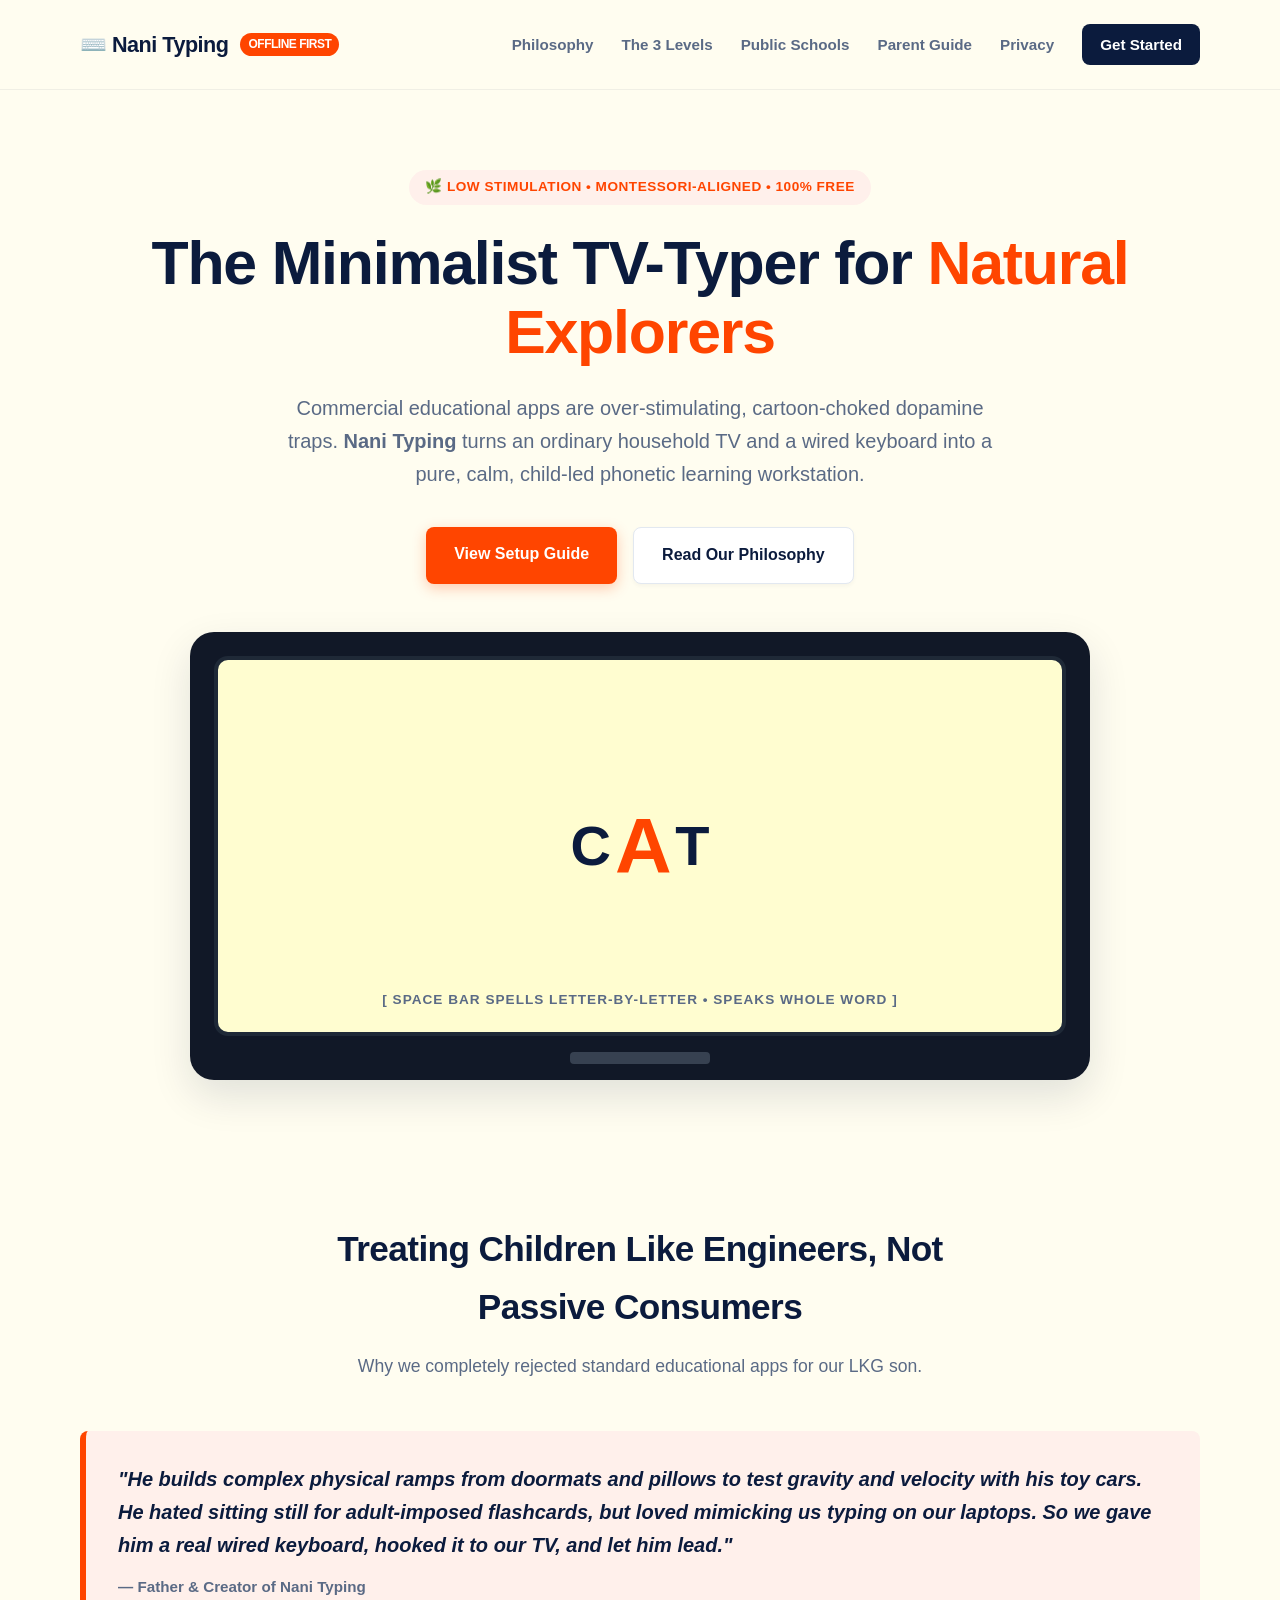
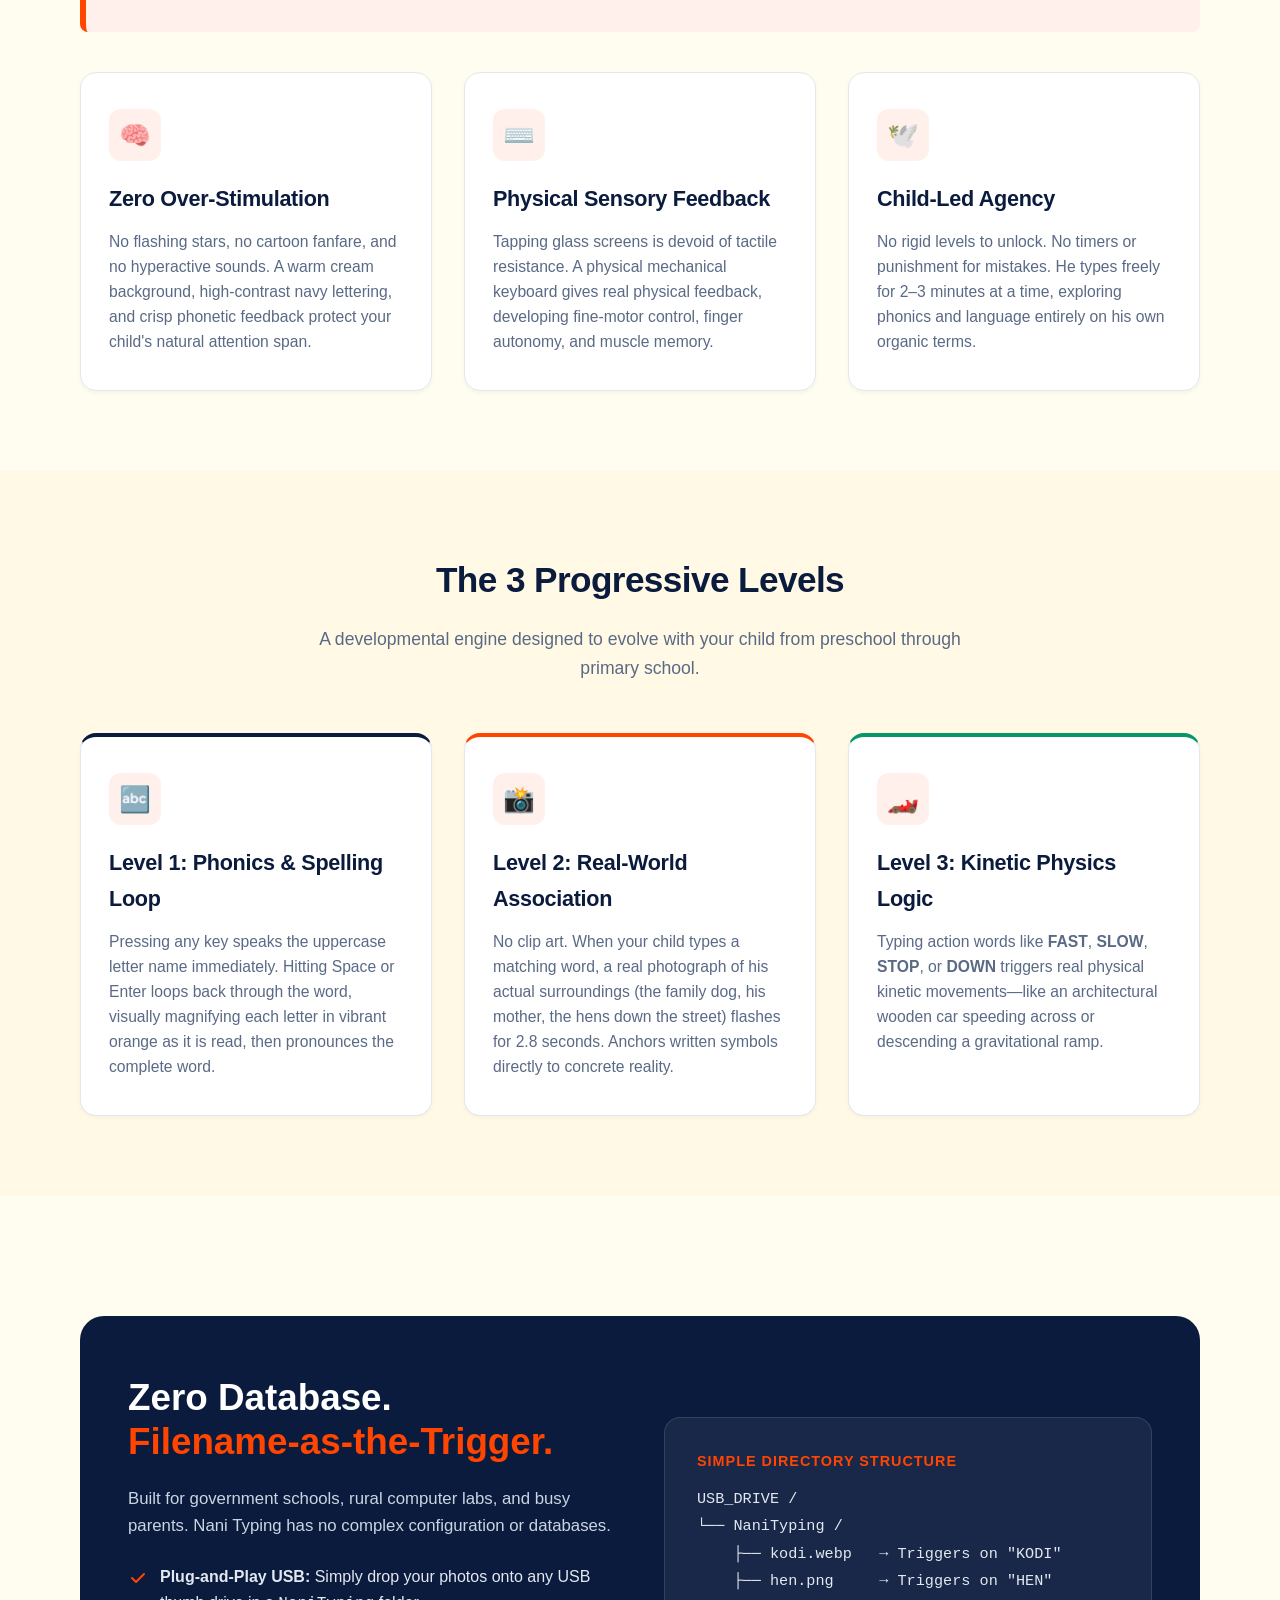
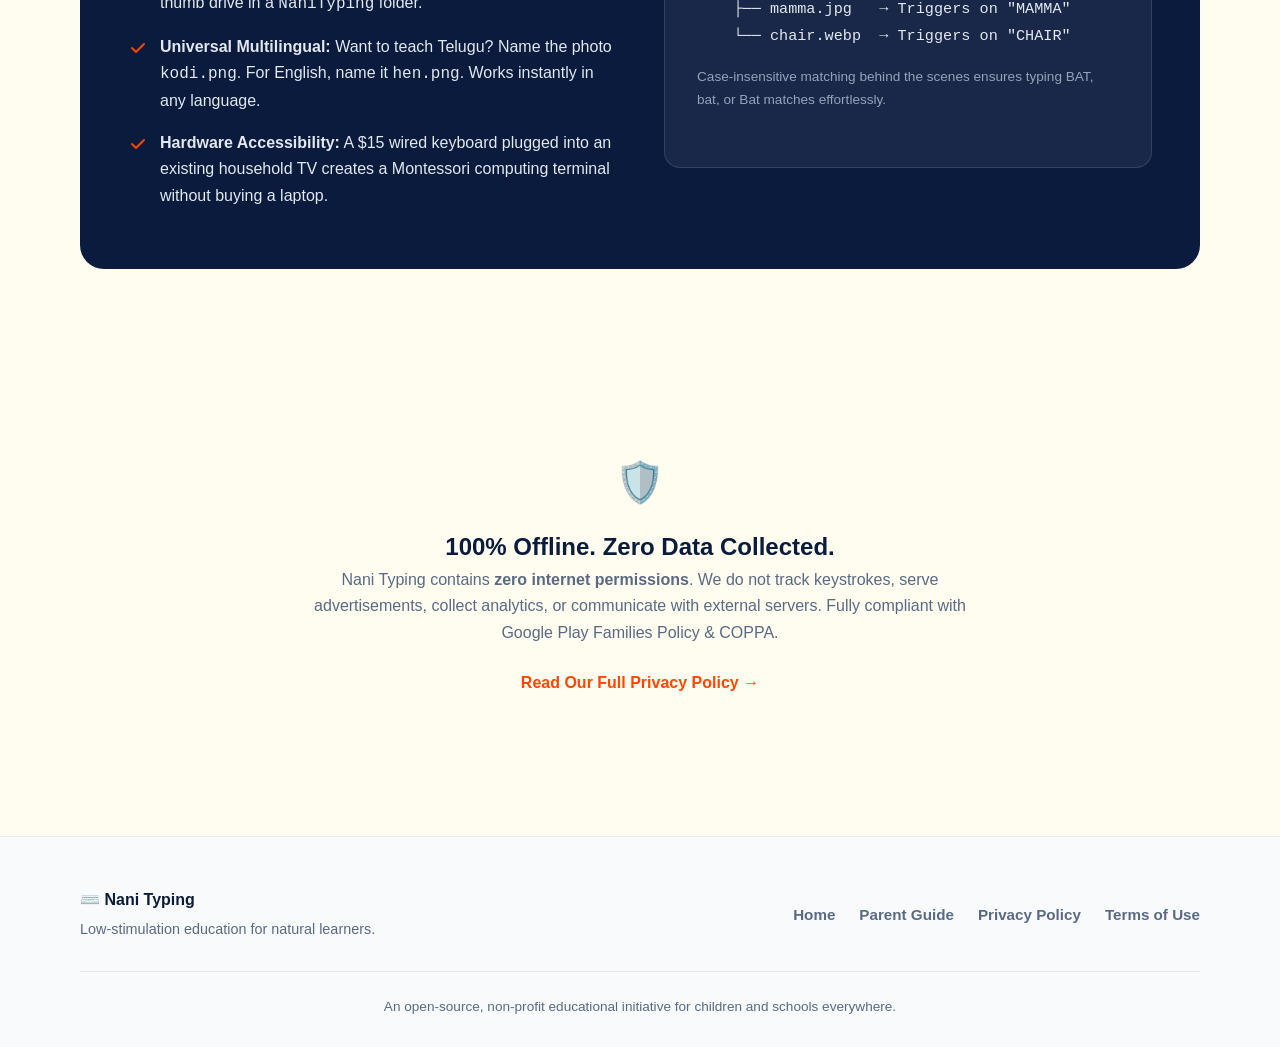
==== docs/index.html @ 61b379a6 "feat: initial commit of Nani Typing (Levels 1-3, website, and docs)" ====
<!DOCTYPE html>
<html lang="en">
<head>
  <meta charset="UTF-8">
  <meta name="viewport" content="width=device-width, initial-scale=1.0">
  <title>Nani Typing — The Minimalist TV-Typer for Young Explorers</title>
  <meta name="description" content="A low-stimulation, child-led phonetic typing terminal for Android TV and physical keyboards. Zero cartoons, zero ads, 100% offline.">
  <link rel="stylesheet" href="styles.css">
  <link rel="icon" href="data:image/svg+xml,<svg xmlns='http://www.w3.org/2000/svg' viewBox='0 0 100 100'><text y='.9em' font-size='90'>⌨️</text></svg>">
</head>
<body>

  <!-- Site Navigation -->
  <header class="site-header">
    <div class="container nav-wrap">
      <a href="index.html" class="brand">
        ⌨️ Nani Typing <span class="brand-badge">Offline First</span>
      </a>
      <nav class="main-nav">
        <a href="#philosophy">Philosophy</a>
        <a href="#features">The 3 Levels</a>
        <a href="#schools">Public Schools</a>
        <a href="guide.html">Parent Guide</a>
        <a href="privacy.html">Privacy</a>
        <a href="guide.html" class="btn-nav">Get Started</a>
      </nav>
    </div>
  </header>

  <!-- Hero Section -->
  <section class="hero">
    <div class="container">
      <div class="hero-pill">🌿 Low Stimulation • Montessori-Aligned • 100% Free</div>
      <h1>The Minimalist TV-Typer for <span class="highlight">Natural Explorers</span></h1>
      <p class="lead">
        Commercial educational apps are over-stimulating, cartoon-choked dopamine traps. 
        <strong>Nani Typing</strong> turns an ordinary household TV and a wired keyboard into a pure, calm, child-led phonetic learning workstation.
      </p>

      <div class="hero-actions">
        <a href="guide.html" class="btn-primary">View Setup Guide</a>
        <a href="#philosophy" class="btn-secondary">Read Our Philosophy</a>
      </div>

      <!-- TV Mockup Stage -->
      <div class="tv-stage">
        <div class="tv-screen">
          <div class="screen-text">
            <span class="screen-letter">C</span>
            <span class="screen-letter active">A</span>
            <span class="screen-letter">T</span>
          </div>
          <!-- Kinetic tactile indicator -->
          <div style="position: absolute; bottom: 20px; font-size: 0.85rem; color: #5A6A85; font-weight: 700; text-transform: uppercase; letter-spacing: 1px;">
            [ Space bar spells letter-by-letter &bull; Speaks whole word ]
          </div>
        </div>
        <div class="tv-stand"></div>
      </div>
    </div>
  </section>

  <!-- Philosophy & Origin Story -->
  <section id="philosophy">
    <div class="container">
      <div class="section-head">
        <h2>Treating Children Like Engineers, Not Passive Consumers</h2>
        <p>Why we completely rejected standard educational apps for our LKG son.</p>
      </div>

      <div class="quote-box">
        <p>
          "He builds complex physical ramps from doormats and pillows to test gravity and velocity with his toy cars. 
          He hated sitting still for adult-imposed flashcards, but loved mimicking us typing on our laptops. 
          So we gave him a real wired keyboard, hooked it to our TV, and let him lead."
        </p>
        <cite>— Father & Creator of Nani Typing</cite>
      </div>

      <div class="grid-3">
        <div class="card">
          <div class="card-icon">🧠</div>
          <h3>Zero Over-Stimulation</h3>
          <p>
            No flashing stars, no cartoon fanfare, and no hyperactive sounds. A warm cream background, high-contrast navy lettering, and crisp phonetic feedback protect your child's natural attention span.
          </p>
        </div>

        <div class="card">
          <div class="card-icon">⌨️</div>
          <h3>Physical Sensory Feedback</h3>
          <p>
            Tapping glass screens is devoid of tactile resistance. A physical mechanical keyboard gives real physical feedback, developing fine-motor control, finger autonomy, and muscle memory.
          </p>
        </div>

        <div class="card">
          <div class="card-icon">🕊️</div>
          <h3>Child-Led Agency</h3>
          <p>
            No rigid levels to unlock. No timers or punishment for mistakes. He types freely for 2–3 minutes at a time, exploring phonics and language entirely on his own organic terms.
          </p>
        </div>
      </div>
    </div>
  </section>

  <!-- The 3 Progressive Levels -->
  <section id="features" style="background: #FFF9E6;">
    <div class="container">
      <div class="section-head">
        <h2>The 3 Progressive Levels</h2>
        <p>A developmental engine designed to evolve with your child from preschool through primary school.</p>
      </div>

      <div class="grid-3">
        <div class="card" style="border-top: 4px solid var(--text-navy);">
          <div class="card-icon">🔤</div>
          <h3>Level 1: Phonics & Spelling Loop</h3>
          <p>
            Pressing any key speaks the uppercase letter name immediately. Hitting Space or Enter loops back through the word, visually magnifying each letter in vibrant orange as it is read, then pronounces the complete word.
          </p>
        </div>

        <div class="card" style="border-top: 4px solid var(--accent-orange);">
          <div class="card-icon">📸</div>
          <h3>Level 2: Real-World Association</h3>
          <p>
            No clip art. When your child types a matching word, a real photograph of his actual surroundings (the family dog, his mother, the hens down the street) flashes for 2.8 seconds. Anchors written symbols directly to concrete reality.
          </p>
        </div>

        <div class="card" style="border-top: 4px solid #059669;">
          <div class="card-icon">🏎️</div>
          <h3>Level 3: Kinetic Physics Logic</h3>
          <p>
            Typing action words like <strong>FAST</strong>, <strong>SLOW</strong>, <strong>STOP</strong>, or <strong>DOWN</strong> triggers real physical kinetic movements—like an architectural wooden car speeding across or descending a gravitational ramp.
          </p>
        </div>
      </div>
    </div>
  </section>

  <!-- Public Schools & Zero-Maintenance Architecture -->
  <section id="schools">
    <div class="container">
      <div class="arch-box">
        <div>
          <h2>Zero Database.<br><span>Filename-as-the-Trigger.</span></h2>
          <p>
            Built for government schools, rural computer labs, and busy parents. Nani Typing has no complex configuration or databases.
          </p>
          <ul class="arch-points">
            <li>
              <svg width="20" height="20" fill="currentColor" viewBox="0 0 20 20"><path fill-rule="evenodd" d="M16.707 5.293a1 1 0 010 1.414l-8 8a1 1 0 01-1.414 0l-4-4a1 1 0 011.414-1.414L8 12.586l7.293-7.293a1 1 0 011.414 0z" clip-rule="evenodd"></path></svg>
              <span><strong>Plug-and-Play USB:</strong> Simply drop your photos onto any USB thumb drive in a <code>NaniTyping</code> folder.</span>
            </li>
            <li>
              <svg width="20" height="20" fill="currentColor" viewBox="0 0 20 20"><path fill-rule="evenodd" d="M16.707 5.293a1 1 0 010 1.414l-8 8a1 1 0 01-1.414 0l-4-4a1 1 0 011.414-1.414L8 12.586l7.293-7.293a1 1 0 011.414 0z" clip-rule="evenodd"></path></svg>
              <span><strong>Universal Multilingual:</strong> Want to teach Telugu? Name the photo <code>kodi.png</code>. For English, name it <code>hen.png</code>. Works instantly in any language.</span>
            </li>
            <li>
              <svg width="20" height="20" fill="currentColor" viewBox="0 0 20 20"><path fill-rule="evenodd" d="M16.707 5.293a1 1 0 010 1.414l-8 8a1 1 0 01-1.414 0l-4-4a1 1 0 011.414-1.414L8 12.586l7.293-7.293a1 1 0 011.414 0z" clip-rule="evenodd"></path></svg>
              <span><strong>Hardware Accessibility:</strong> A $15 wired keyboard plugged into an existing household TV creates a Montessori computing terminal without buying a laptop.</span>
            </li>
          </ul>
        </div>
        <div style="background: rgba(255,255,255,0.06); padding: 32px; border-radius: 16px; border: 1px solid rgba(255,255,255,0.12);">
          <h4 style="color: var(--accent-orange); font-size: 0.9rem; text-transform: uppercase; margin-bottom: 12px; letter-spacing: 1px;">Simple Directory Structure</h4>
          <pre style="color: #E2E8F0; font-family: monospace; font-size: 0.95rem; line-height: 1.8;">
USB_DRIVE /
└── NaniTyping /
    ├── kodi.webp   → Triggers on "KODI"
    ├── hen.png     → Triggers on "HEN"
    ├── mamma.jpg   → Triggers on "MAMMA"
    └── chair.webp  → Triggers on "CHAIR"</pre>
          <p style="font-size: 0.85rem; color: #94A3B8; margin-top: 16px;">
            Case-insensitive matching behind the scenes ensures typing BAT, bat, or Bat matches effortlessly.
          </p>
        </div>
      </div>
    </div>
  </section>

  <!-- Privacy & Trust -->
  <section style="text-align: center; padding: 60px 0;">
    <div class="container" style="max-width: 680px;">
      <div style="font-size: 2.5rem; margin-bottom: 12px;">🛡️</div>
      <h2>100% Offline. Zero Data Collected.</h2>
      <p style="color: var(--text-muted); margin-bottom: 24px;">
        Nani Typing contains <strong>zero internet permissions</strong>. We do not track keystrokes, serve advertisements, collect analytics, or communicate with external servers. Fully compliant with Google Play Families Policy & COPPA.
      </p>
      <a href="privacy.html" style="color: var(--accent-orange); font-weight: 700; text-decoration: none;">Read Our Full Privacy Policy &rarr;</a>
    </div>
  </section>

  <!-- Site Footer -->
  <footer class="site-footer">
    <div class="container">
      <div class="footer-wrap">
        <div>
          <strong>⌨️ Nani Typing</strong>
          <p style="font-size: 0.9rem; color: var(--text-muted); margin-top: 4px;">Low-stimulation education for natural learners.</p>
        </div>
        <div class="footer-links">
          <a href="index.html">Home</a>
          <a href="guide.html">Parent Guide</a>
          <a href="privacy.html">Privacy Policy</a>
          <a href="terms.html">Terms of Use</a>
        </div>
      </div>
      <div class="footer-copy">
        An open-source, non-profit educational initiative for children and schools everywhere.
      </div>
    </div>
  </footer>

</body>
</html>
---- docs/styles.css ----
/* ==========================================================================
   Nani Typing — Minimalist Design System
   Aesthetic: Warm cream, deep navy, energetic tactile orange, high contrast.
   Zero cartoon over-stimulation; clean architectural clarity.
   ========================================================================== */

:root {
  --bg-cream: #FFFDF0;
  --bg-card: #FFFFFF;
  --text-navy: #0B1B3D;
  --text-muted: #5A6A85;
  --accent-orange: #FF4500;
  --accent-orange-soft: #FFF0EB;
  --border-subtle: #E2E8F0;
  --shadow-sm: 0 2px 4px rgba(11, 27, 61, 0.04);
  --shadow-md: 0 8px 24px rgba(11, 27, 61, 0.08);
  --shadow-lg: 0 16px 40px rgba(11, 27, 61, 0.12);
  --radius-sm: 8px;
  --radius-md: 16px;
  --radius-lg: 24px;
  --font-sans: -apple-system, BlinkMacSystemFont, "Segoe UI", Roboto, "Helvetica Neue", Arial, sans-serif;
  --max-width: 1120px;
}

* {
  box-sizing: border-box;
  margin: 0;
  padding: 0;
}

body {
  font-family: var(--font-sans);
  background-color: var(--bg-cream);
  color: var(--text-navy);
  line-height: 1.65;
  -webkit-font-smoothing: antialiased;
}

/* Container */
.container {
  width: 90%;
  max-width: var(--max-width);
  margin: 0 auto;
}

/* Header & Nav */
header.site-header {
  padding: 24px 0;
  border-bottom: 1px solid rgba(11, 27, 61, 0.06);
  background: var(--bg-cream);
  position: sticky;
  top: 0;
  z-index: 100;
  backdrop-filter: blur(12px);
}

.nav-wrap {
  display: flex;
  align-items: center;
  justify-content: space-between;
}

.brand {
  display: flex;
  align-items: center;
  gap: 12px;
  text-decoration: none;
  color: var(--text-navy);
  font-weight: 900;
  font-size: 1.35rem;
  letter-spacing: -0.5px;
}

.brand-badge {
  background: var(--accent-orange);
  color: #fff;
  font-size: 0.75rem;
  padding: 2px 8px;
  border-radius: 99px;
  font-weight: 700;
  text-transform: uppercase;
}

nav.main-nav {
  display: flex;
  gap: 28px;
  align-items: center;
}

nav.main-nav a {
  text-decoration: none;
  color: var(--text-muted);
  font-weight: 600;
  font-size: 0.95rem;
  transition: color 0.15s ease;
}

nav.main-nav a:hover,
nav.main-nav a.active {
  color: var(--text-navy);
}

.btn-nav {
  background: var(--text-navy);
  color: #fff !important;
  padding: 8px 18px;
  border-radius: var(--radius-sm);
  transition: background 0.15s ease;
}

.btn-nav:hover {
  background: #152C5B !important;
}

/* Hero Section */
.hero {
  padding: 80px 0 60px;
  text-align: center;
}

.hero-pill {
  display: inline-flex;
  align-items: center;
  gap: 8px;
  padding: 6px 16px;
  background: var(--accent-orange-soft);
  color: var(--accent-orange);
  font-size: 0.85rem;
  font-weight: 700;
  border-radius: 99px;
  margin-bottom: 24px;
  text-transform: uppercase;
  letter-spacing: 0.5px;
}

.hero h1 {
  font-size: clamp(2.4rem, 5vw, 3.8rem);
  font-weight: 900;
  line-height: 1.15;
  letter-spacing: -1.2px;
  margin-bottom: 24px;
  color: var(--text-navy);
}

.hero h1 span.highlight {
  color: var(--accent-orange);
}

.hero p.lead {
  font-size: 1.25rem;
  color: var(--text-muted);
  max-width: 740px;
  margin: 0 auto 36px;
  font-weight: 450;
}

.hero-actions {
  display: flex;
  justify-content: center;
  gap: 16px;
  flex-wrap: wrap;
  margin-bottom: 48px;
}

.btn-primary {
  background: var(--accent-orange);
  color: #fff;
  text-decoration: none;
  font-weight: 700;
  padding: 14px 28px;
  border-radius: var(--radius-sm);
  box-shadow: 0 4px 14px rgba(255, 69, 0, 0.28);
  transition: transform 0.15s ease, background 0.15s ease;
}

.btn-primary:hover {
  background: #E03D00;
  transform: translateY(-2px);
}

.btn-secondary {
  background: #FFFFFF;
  color: var(--text-navy);
  border: 1px solid var(--border-subtle);
  text-decoration: none;
  font-weight: 700;
  padding: 14px 28px;
  border-radius: var(--radius-sm);
  box-shadow: var(--shadow-sm);
  transition: transform 0.15s ease, background 0.15s ease;
}

.btn-secondary:hover {
  background: #F8FAFC;
  transform: translateY(-2px);
}

/* TV Frame Mockup Simulation */
.tv-stage {
  max-width: 900px;
  margin: 0 auto;
  background: #111827;
  border-radius: var(--radius-lg);
  padding: 24px 24px 16px;
  box-shadow: var(--shadow-lg);
}

.tv-screen {
  background: #FFFDD0; /* App cream canvas */
  border-radius: 14px;
  height: 380px;
  display: flex;
  flex-direction: column;
  align-items: center;
  justify-content: center;
  position: relative;
  overflow: hidden;
  border: 4px solid #1F2937;
}

.tv-stand {
  width: 140px;
  height: 12px;
  background: #374151;
  margin: 16px auto 0;
  border-radius: 4px;
}

.screen-text {
  font-size: clamp(2rem, 5vw, 3.5rem);
  font-weight: 900;
  color: var(--text-navy);
  display: flex;
  gap: 12px;
}

.screen-letter {
  display: inline-block;
  transition: transform 0.2s, color 0.2s;
}

.screen-letter.active {
  color: var(--accent-orange);
  transform: scale(1.4);
}

.screen-photo-card {
  position: absolute;
  background: #fff;
  padding: 16px;
  border-radius: 16px;
  box-shadow: 0 10px 30px rgba(0,0,0,0.18);
  text-align: center;
  animation: popIn 0.3s ease-out;
}

.screen-photo-card img {
  width: 160px;
  height: 110px;
  object-fit: cover;
  border-radius: 10px;
}

.screen-photo-card span {
  display: block;
  font-weight: 800;
  color: var(--text-navy);
  margin-top: 8px;
  font-size: 0.9rem;
}

@keyframes popIn {
  from { opacity: 0; transform: scale(0.85); }
  to { opacity: 1; transform: scale(1); }
}

/* Section styling */
section {
  padding: 80px 0;
}

.section-head {
  text-align: center;
  max-width: 680px;
  margin: 0 auto 50px;
}

.section-head h2 {
  font-size: 2.2rem;
  font-weight: 900;
  letter-spacing: -0.6px;
  margin-bottom: 16px;
}

.section-head p {
  color: var(--text-muted);
  font-size: 1.1rem;
}

/* Feature Grid */
.grid-3 {
  display: grid;
  grid-template-columns: repeat(auto-fit, minmax(300px, 1fr));
  gap: 32px;
}

.card {
  background: var(--bg-card);
  border: 1px solid var(--border-subtle);
  border-radius: var(--radius-md);
  padding: 36px 28px;
  box-shadow: var(--shadow-sm);
  transition: transform 0.2s ease, box-shadow 0.2s ease;
}

.card:hover {
  transform: translateY(-4px);
  box-shadow: var(--shadow-md);
}

.card-icon {
  width: 52px;
  height: 52px;
  border-radius: 12px;
  background: var(--accent-orange-soft);
  color: var(--accent-orange);
  display: flex;
  align-items: center;
  justify-content: center;
  font-size: 1.6rem;
  margin-bottom: 20px;
}

.card h3 {
  font-size: 1.35rem;
  font-weight: 800;
  margin-bottom: 12px;
  letter-spacing: -0.3px;
}

.card p {
  color: var(--text-muted);
  font-size: 0.98rem;
  line-height: 1.6;
}

/* Architecture Highlight Box */
.arch-box {
  background: var(--text-navy);
  color: #fff;
  border-radius: var(--radius-lg);
  padding: 60px 48px;
  margin: 40px 0;
  display: grid;
  grid-template-columns: 1fr 1fr;
  gap: 48px;
  align-items: center;
}

.arch-box h2 {
  font-size: 2.3rem;
  font-weight: 900;
  line-height: 1.2;
  margin-bottom: 20px;
}

.arch-box h2 span {
  color: var(--accent-orange);
}

.arch-box p {
  color: #CBD5E1;
  font-size: 1.05rem;
  margin-bottom: 24px;
}

.arch-points {
  list-style: none;
  display: flex;
  flex-direction: column;
  gap: 16px;
}

.arch-points li {
  display: flex;
  gap: 12px;
  align-items: flex-start;
  color: #E2E8F0;
  font-size: 1rem;
}

.arch-points li svg {
  flex-shrink: 0;
  margin-top: 4px;
  color: var(--accent-orange);
}

/* Philosophy Callout */
.quote-box {
  background: var(--accent-orange-soft);
  border-left: 6px solid var(--accent-orange);
  border-radius: var(--radius-sm);
  padding: 32px;
  margin: 40px 0;
}

.quote-box p {
  font-size: 1.25rem;
  font-weight: 600;
  color: var(--text-navy);
  font-style: italic;
  margin-bottom: 12px;
}

.quote-box cite {
  font-size: 0.95rem;
  color: var(--text-muted);
  font-style: normal;
  font-weight: 700;
}

/* Legal & Doc Content Pages */
.legal-content {
  max-width: 820px;
  margin: 60px auto;
  background: var(--bg-card);
  padding: 48px 40px;
  border-radius: var(--radius-md);
  border: 1px solid var(--border-subtle);
  box-shadow: var(--shadow-sm);
}

.legal-content h1 {
  font-size: 2.4rem;
  font-weight: 900;
  margin-bottom: 12px;
  letter-spacing: -0.5px;
}

.legal-content .meta {
  color: var(--text-muted);
  font-size: 0.95rem;
  margin-bottom: 36px;
  padding-bottom: 20px;
  border-bottom: 1px solid var(--border-subtle);
}

.legal-content h2 {
  font-size: 1.5rem;
  font-weight: 800;
  margin: 32px 0 16px;
  color: var(--text-navy);
}

.legal-content p, .legal-content li {
  font-size: 1.05rem;
  color: #334155;
  margin-bottom: 16px;
}

.legal-content ul {
  padding-left: 24px;
  margin-bottom: 24px;
}

/* Footer */
footer.site-footer {
  border-top: 1px solid rgba(11, 27, 61, 0.08);
  padding: 50px 0 30px;
  background: #F8FAFC;
  margin-top: 80px;
}

.footer-wrap {
  display: flex;
  justify-content: space-between;
  align-items: center;
  flex-wrap: wrap;
  gap: 20px;
  margin-bottom: 30px;
}

.footer-links {
  display: flex;
  gap: 24px;
}

.footer-links a {
  text-decoration: none;
  color: var(--text-muted);
  font-size: 0.95rem;
  font-weight: 600;
}

.footer-links a:hover {
  color: var(--text-navy);
}

.footer-copy {
  text-align: center;
  color: var(--text-muted);
  font-size: 0.85rem;
  border-top: 1px solid var(--border-subtle);
  padding-top: 24px;
}

/* Responsive */
@media (max-width: 860px) {
  .arch-box {
    grid-template-columns: 1fr;
    padding: 36px 24px;
  }
  .tv-screen {
    height: 280px;
  }
}
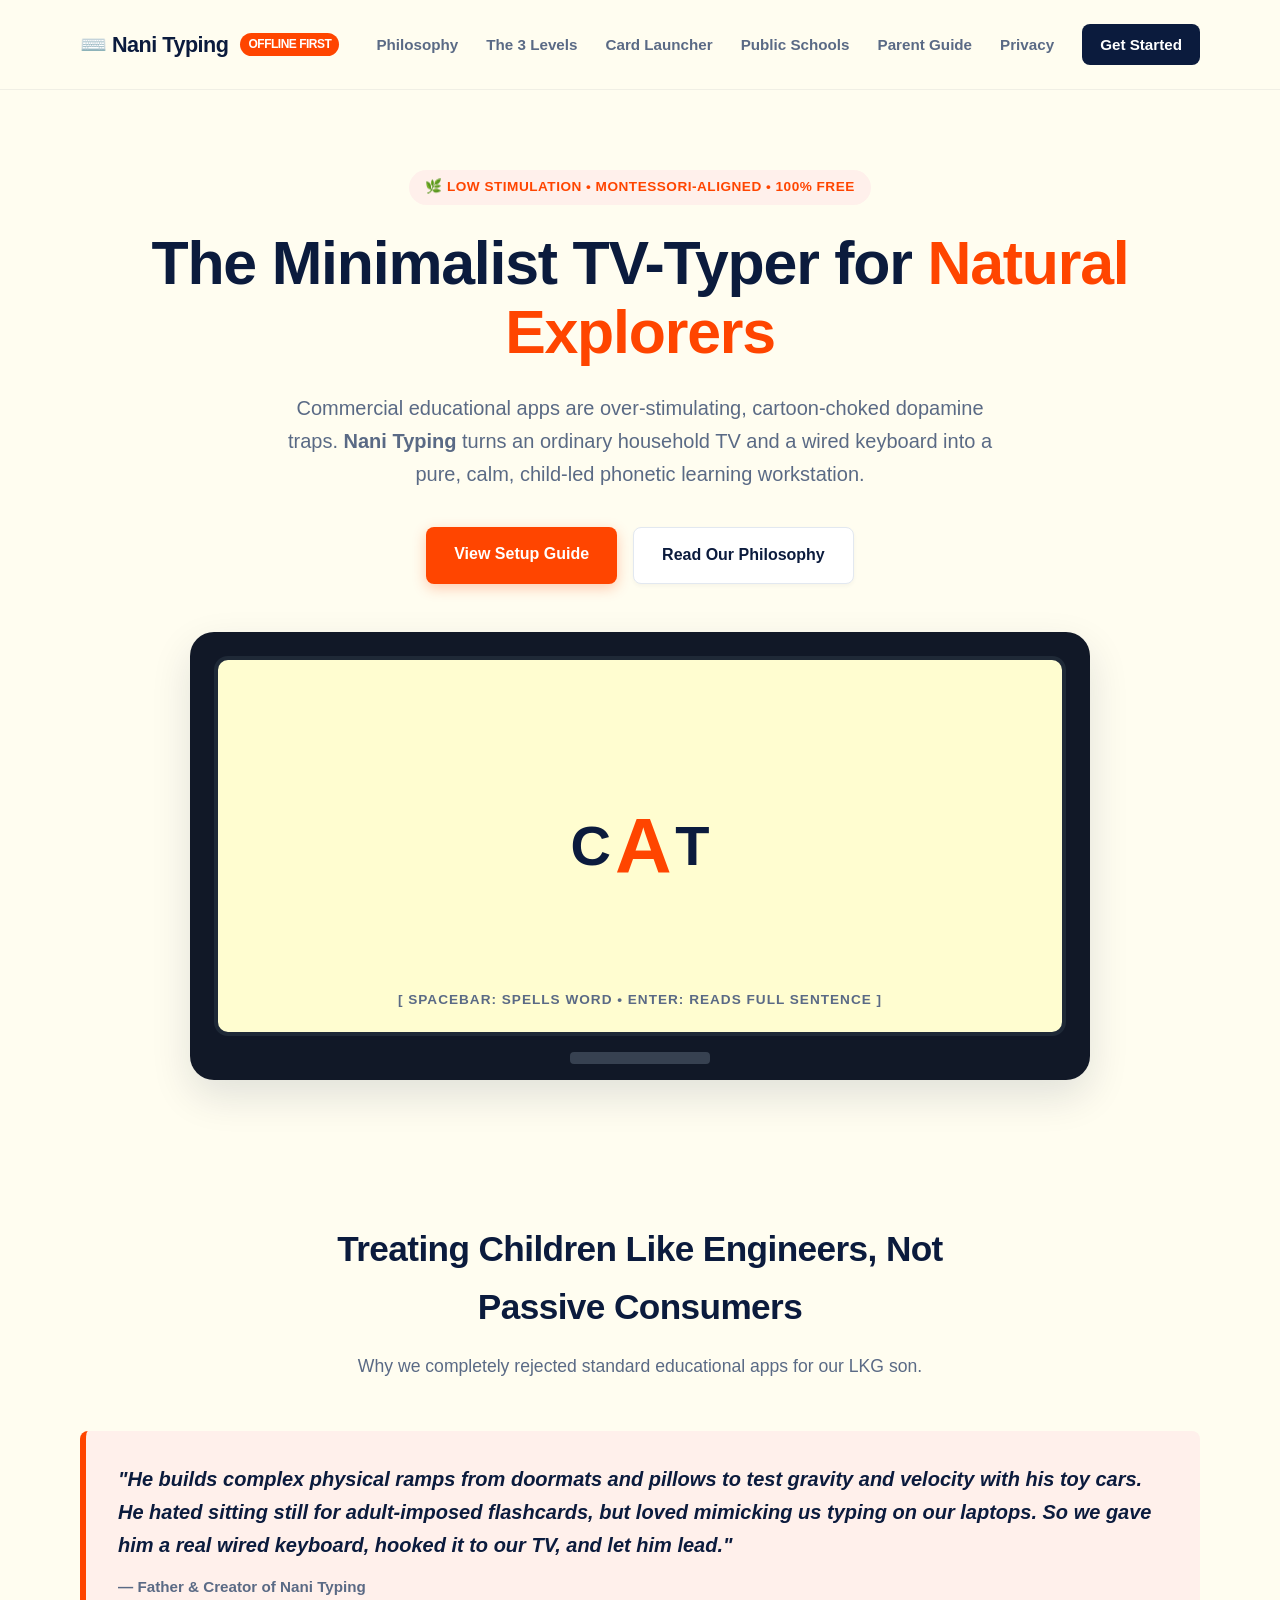
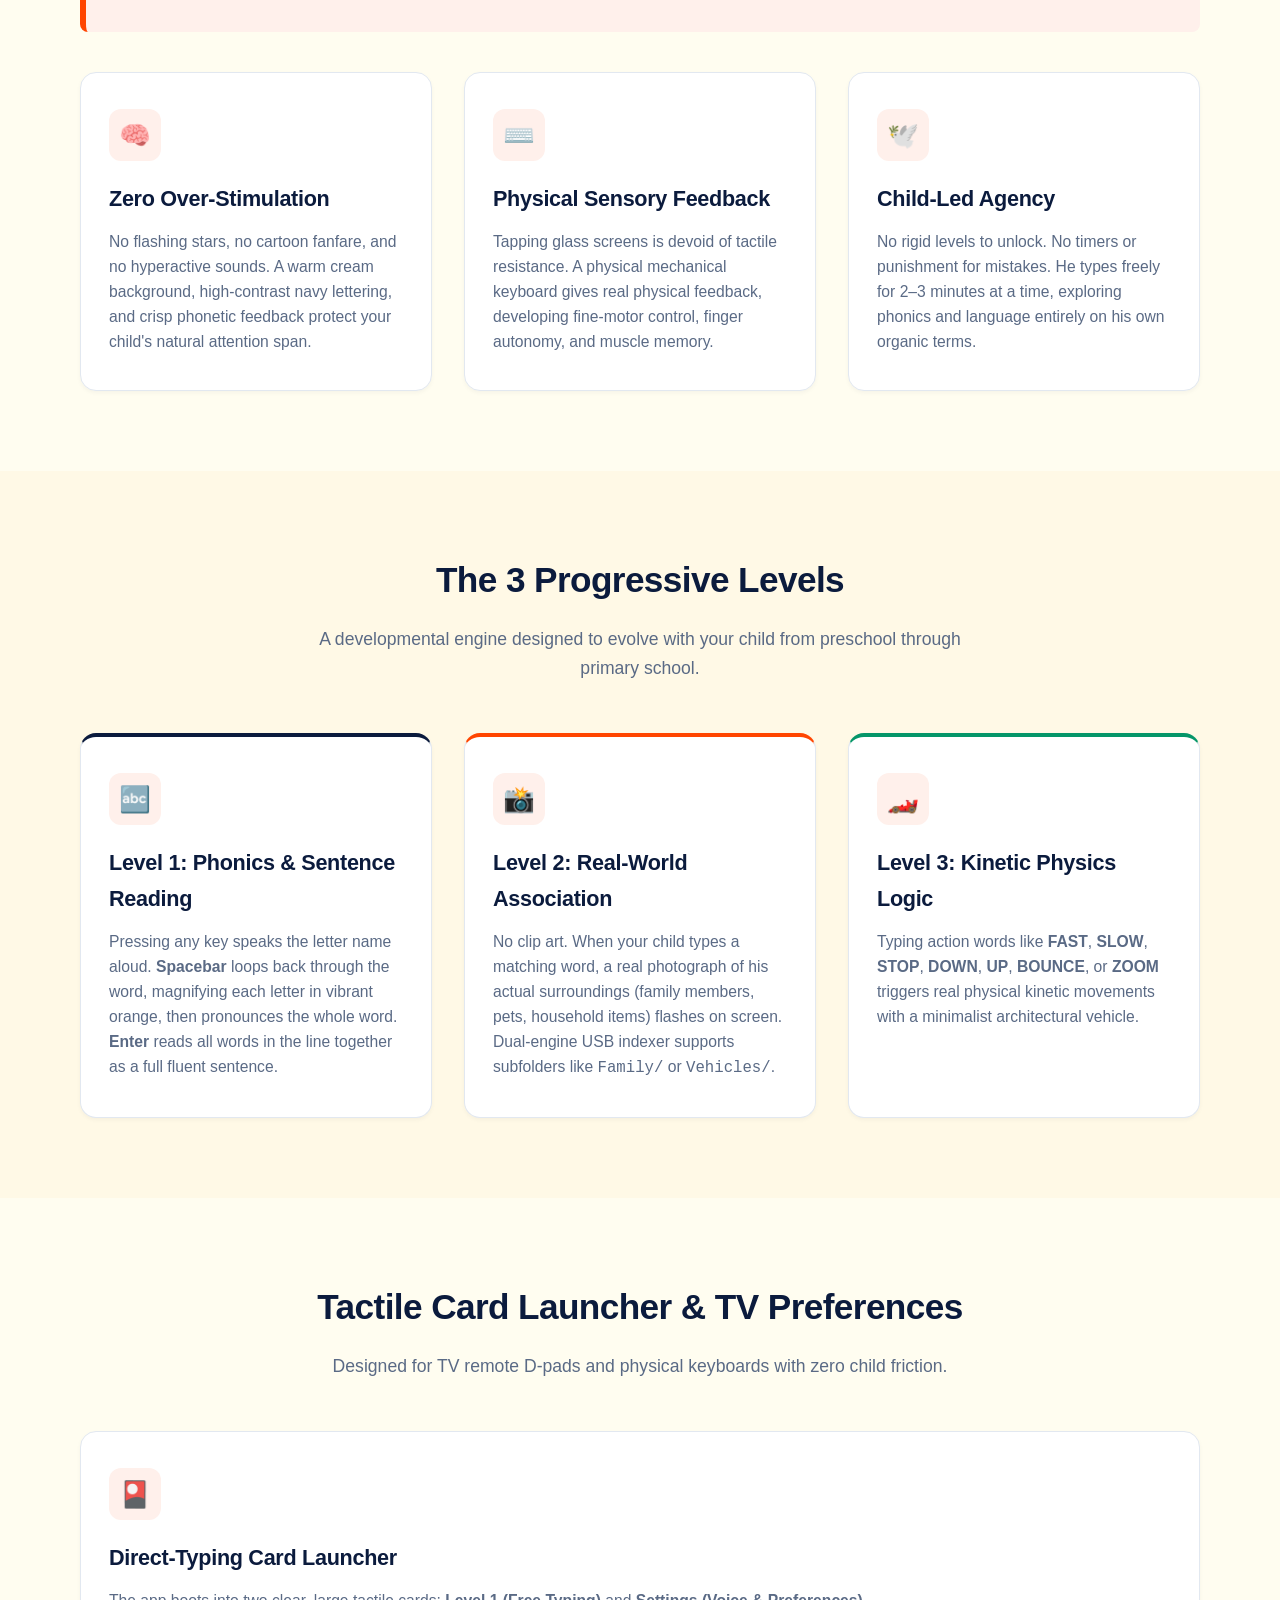
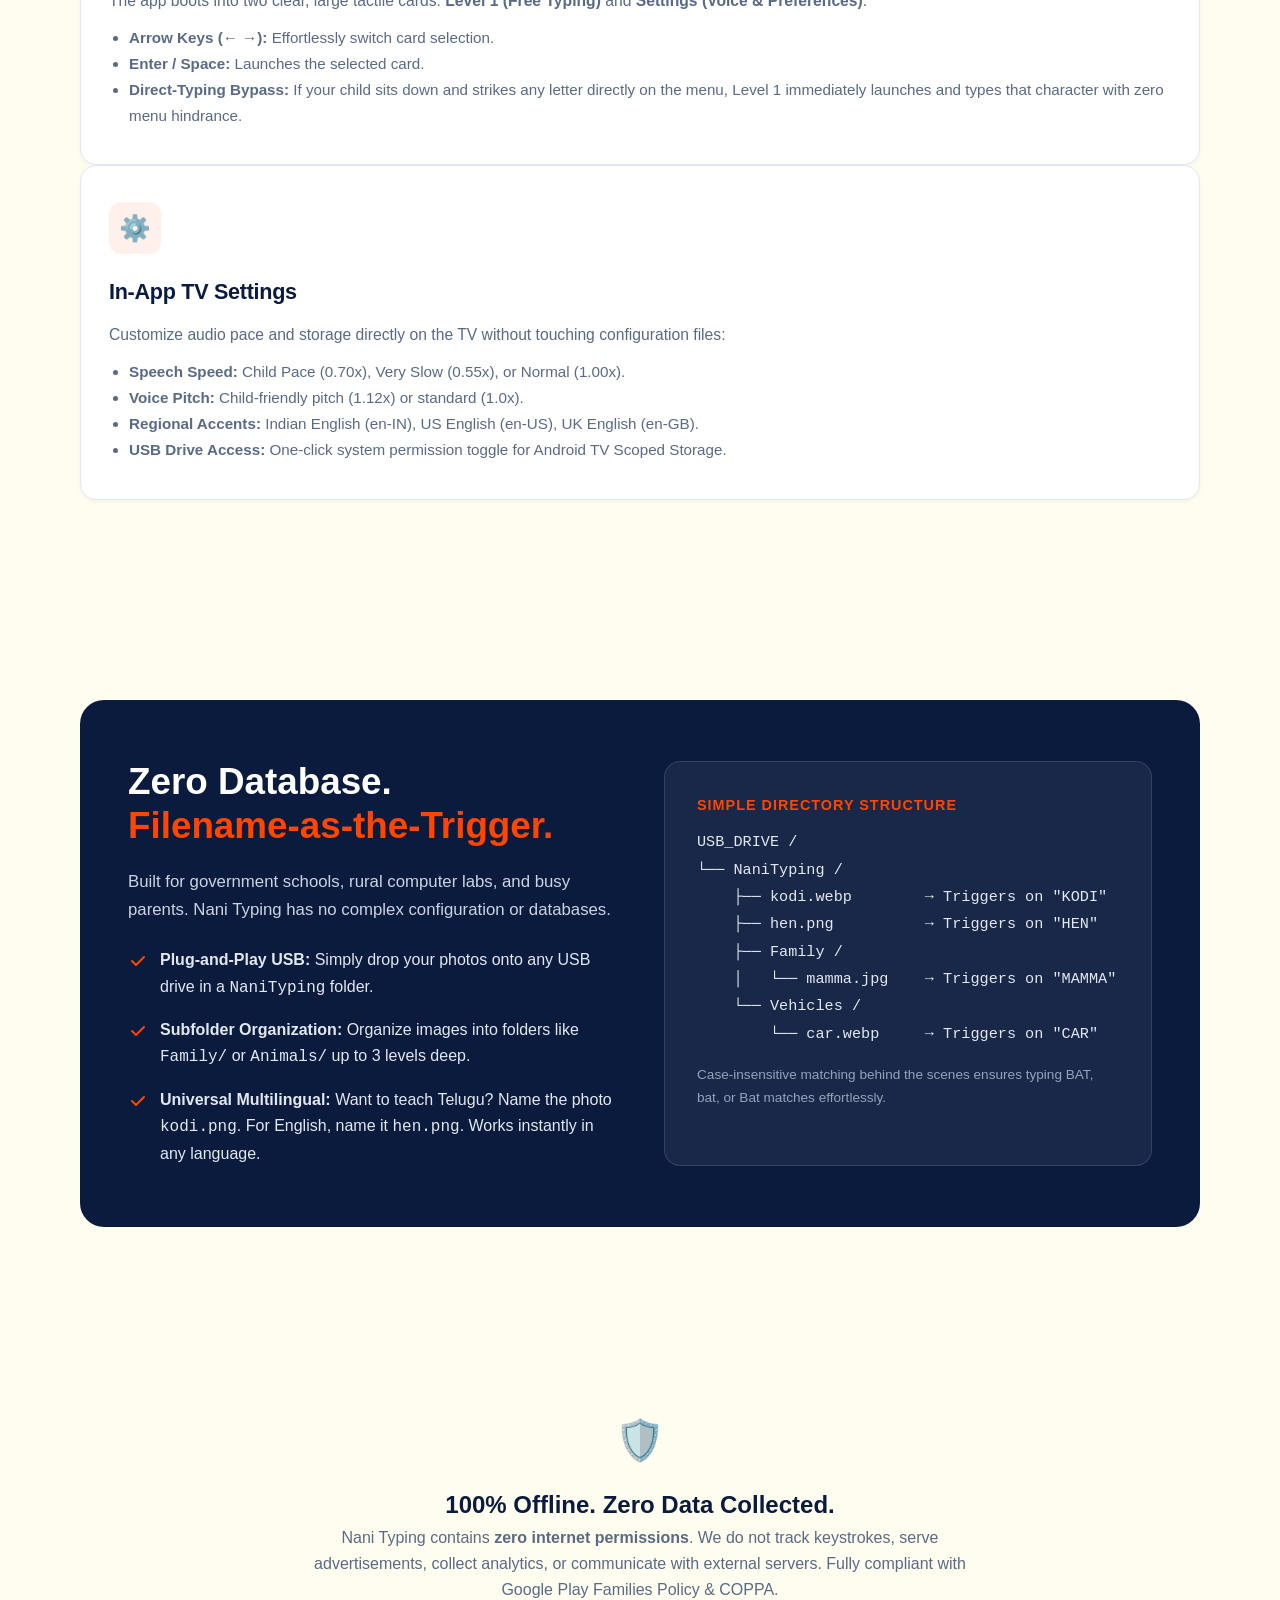
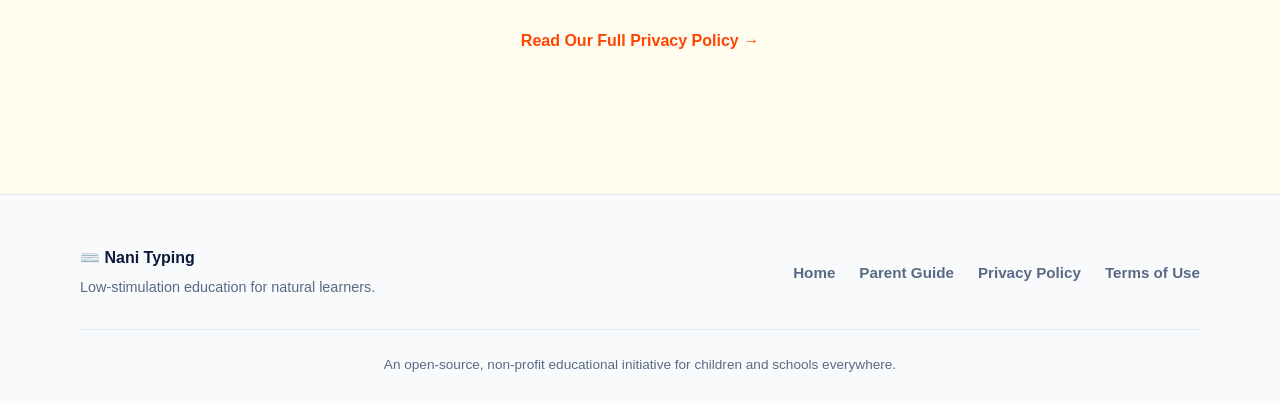
==== commit 4f024d43: "docs: Update README, USB setup guide, and website pages for Card Launcher, Sentence Reading, and USB" ====
--- a/docs/index.html
+++ b/docs/index.html
@@ -19,6 +19,7 @@
       <nav class="main-nav">
         <a href="#philosophy">Philosophy</a>
         <a href="#features">The 3 Levels</a>
+        <a href="#launcher">Card Launcher</a>
         <a href="#schools">Public Schools</a>
         <a href="guide.html">Parent Guide</a>
         <a href="privacy.html">Privacy</a>
@@ -52,7 +53,7 @@
           </div>
           <!-- Kinetic tactile indicator -->
           <div style="position: absolute; bottom: 20px; font-size: 0.85rem; color: #5A6A85; font-weight: 700; text-transform: uppercase; letter-spacing: 1px;">
-            [ Space bar spells letter-by-letter &bull; Speaks whole word ]
+            [ Spacebar: Spells Word • Enter: Reads Full Sentence ]
           </div>
         </div>
         <div class="tv-stand"></div>
@@ -116,9 +117,9 @@
       <div class="grid-3">
         <div class="card" style="border-top: 4px solid var(--text-navy);">
           <div class="card-icon">🔤</div>
-          <h3>Level 1: Phonics & Spelling Loop</h3>
-          <p>
-            Pressing any key speaks the uppercase letter name immediately. Hitting Space or Enter loops back through the word, visually magnifying each letter in vibrant orange as it is read, then pronounces the complete word.
+          <h3>Level 1: Phonics & Sentence Reading</h3>
+          <p>
+            Pressing any key speaks the letter name aloud. <strong>Spacebar</strong> loops back through the word, magnifying each letter in vibrant orange, then pronounces the whole word. <strong>Enter</strong> reads all words in the line together as a full fluent sentence.
           </p>
         </div>
 
@@ -126,7 +127,7 @@
           <div class="card-icon">📸</div>
           <h3>Level 2: Real-World Association</h3>
           <p>
-            No clip art. When your child types a matching word, a real photograph of his actual surroundings (the family dog, his mother, the hens down the street) flashes for 2.8 seconds. Anchors written symbols directly to concrete reality.
+            No clip art. When your child types a matching word, a real photograph of his actual surroundings (family members, pets, household items) flashes on screen. Dual-engine USB indexer supports subfolders like <code>Family/</code> or <code>Vehicles/</code>.
           </p>
         </div>
 
@@ -134,8 +135,47 @@
           <div class="card-icon">🏎️</div>
           <h3>Level 3: Kinetic Physics Logic</h3>
           <p>
-            Typing action words like <strong>FAST</strong>, <strong>SLOW</strong>, <strong>STOP</strong>, or <strong>DOWN</strong> triggers real physical kinetic movements—like an architectural wooden car speeding across or descending a gravitational ramp.
-          </p>
+            Typing action words like <strong>FAST</strong>, <strong>SLOW</strong>, <strong>STOP</strong>, <strong>DOWN</strong>, <strong>UP</strong>, <strong>BOUNCE</strong>, or <strong>ZOOM</strong> triggers real physical kinetic movements with a minimalist architectural vehicle.
+          </p>
+        </div>
+      </div>
+    </div>
+  </section>
+
+  <!-- Card Launcher & In-App TV Settings -->
+  <section id="launcher">
+    <div class="container">
+      <div class="section-head">
+        <h2>Tactile Card Launcher & TV Preferences</h2>
+        <p>Designed for TV remote D-pads and physical keyboards with zero child friction.</p>
+      </div>
+
+      <div class="grid-2">
+        <div class="card">
+          <div class="card-icon">🎴</div>
+          <h3>Direct-Typing Card Launcher</h3>
+          <p>
+            The app boots into two clear, large tactile cards: <strong>Level 1 (Free Typing)</strong> and <strong>Settings (Voice & Preferences)</strong>.
+          </p>
+          <ul style="padding-left: 20px; color: var(--text-muted); font-size: 0.95rem; margin-top: 12px; line-height: 1.7;">
+            <li><strong>Arrow Keys (← →):</strong> Effortlessly switch card selection.</li>
+            <li><strong>Enter / Space:</strong> Launches the selected card.</li>
+            <li><strong>Direct-Typing Bypass:</strong> If your child sits down and strikes any letter directly on the menu, Level 1 immediately launches and types that character with zero menu hindrance.</li>
+          </ul>
+        </div>
+
+        <div class="card">
+          <div class="card-icon">⚙️</div>
+          <h3>In-App TV Settings</h3>
+          <p>
+            Customize audio pace and storage directly on the TV without touching configuration files:
+          </p>
+          <ul style="padding-left: 20px; color: var(--text-muted); font-size: 0.95rem; margin-top: 12px; line-height: 1.7;">
+            <li><strong>Speech Speed:</strong> Child Pace (0.70x), Very Slow (0.55x), or Normal (1.00x).</li>
+            <li><strong>Voice Pitch:</strong> Child-friendly pitch (1.12x) or standard (1.0x).</li>
+            <li><strong>Regional Accents:</strong> Indian English (en-IN), US English (en-US), UK English (en-GB).</li>
+            <li><strong>USB Drive Access:</strong> One-click system permission toggle for Android TV Scoped Storage.</li>
+          </ul>
         </div>
       </div>
     </div>
@@ -153,16 +193,16 @@
           <ul class="arch-points">
             <li>
               <svg width="20" height="20" fill="currentColor" viewBox="0 0 20 20"><path fill-rule="evenodd" d="M16.707 5.293a1 1 0 010 1.414l-8 8a1 1 0 01-1.414 0l-4-4a1 1 0 011.414-1.414L8 12.586l7.293-7.293a1 1 0 011.414 0z" clip-rule="evenodd"></path></svg>
-              <span><strong>Plug-and-Play USB:</strong> Simply drop your photos onto any USB thumb drive in a <code>NaniTyping</code> folder.</span>
+              <span><strong>Plug-and-Play USB:</strong> Simply drop your photos onto any USB drive in a <code>NaniTyping</code> folder.</span>
+            </li>
+            <li>
+              <svg width="20" height="20" fill="currentColor" viewBox="0 0 20 20"><path fill-rule="evenodd" d="M16.707 5.293a1 1 0 010 1.414l-8 8a1 1 0 01-1.414 0l-4-4a1 1 0 011.414-1.414L8 12.586l7.293-7.293a1 1 0 011.414 0z" clip-rule="evenodd"></path></svg>
+              <span><strong>Subfolder Organization:</strong> Organize images into folders like <code>Family/</code> or <code>Animals/</code> up to 3 levels deep.</span>
             </li>
             <li>
               <svg width="20" height="20" fill="currentColor" viewBox="0 0 20 20"><path fill-rule="evenodd" d="M16.707 5.293a1 1 0 010 1.414l-8 8a1 1 0 01-1.414 0l-4-4a1 1 0 011.414-1.414L8 12.586l7.293-7.293a1 1 0 011.414 0z" clip-rule="evenodd"></path></svg>
               <span><strong>Universal Multilingual:</strong> Want to teach Telugu? Name the photo <code>kodi.png</code>. For English, name it <code>hen.png</code>. Works instantly in any language.</span>
             </li>
-            <li>
-              <svg width="20" height="20" fill="currentColor" viewBox="0 0 20 20"><path fill-rule="evenodd" d="M16.707 5.293a1 1 0 010 1.414l-8 8a1 1 0 01-1.414 0l-4-4a1 1 0 011.414-1.414L8 12.586l7.293-7.293a1 1 0 011.414 0z" clip-rule="evenodd"></path></svg>
-              <span><strong>Hardware Accessibility:</strong> A $15 wired keyboard plugged into an existing household TV creates a Montessori computing terminal without buying a laptop.</span>
-            </li>
           </ul>
         </div>
         <div style="background: rgba(255,255,255,0.06); padding: 32px; border-radius: 16px; border: 1px solid rgba(255,255,255,0.12);">
@@ -170,10 +210,12 @@
           <pre style="color: #E2E8F0; font-family: monospace; font-size: 0.95rem; line-height: 1.8;">
 USB_DRIVE /
 └── NaniTyping /
-    ├── kodi.webp   → Triggers on "KODI"
-    ├── hen.png     → Triggers on "HEN"
-    ├── mamma.jpg   → Triggers on "MAMMA"
-    └── chair.webp  → Triggers on "CHAIR"</pre>
+    ├── kodi.webp        → Triggers on "KODI"
+    ├── hen.png          → Triggers on "HEN"
+    ├── Family /
+    │   └── mamma.jpg    → Triggers on "MAMMA"
+    └── Vehicles /
+        └── car.webp     → Triggers on "CAR"</pre>
           <p style="font-size: 0.85rem; color: #94A3B8; margin-top: 16px;">
             Case-insensitive matching behind the scenes ensures typing BAT, bat, or Bat matches effortlessly.
           </p>
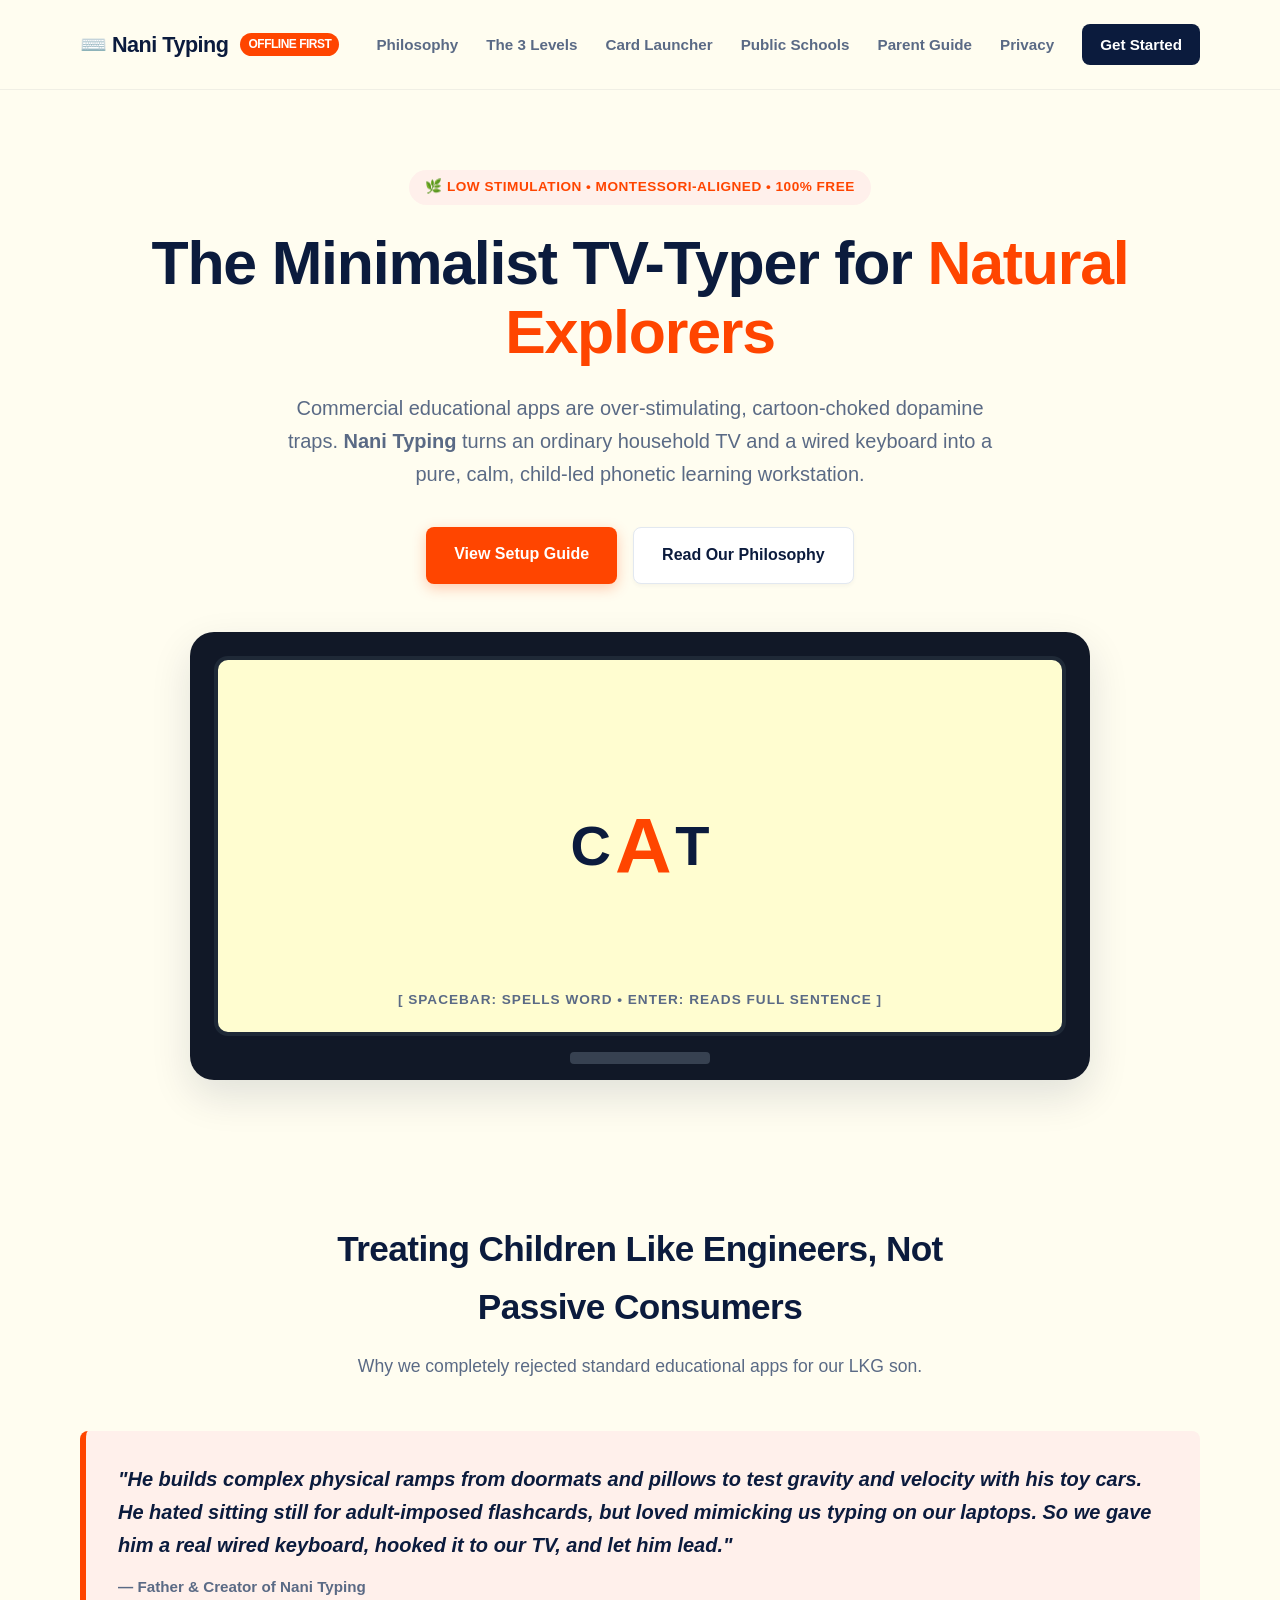
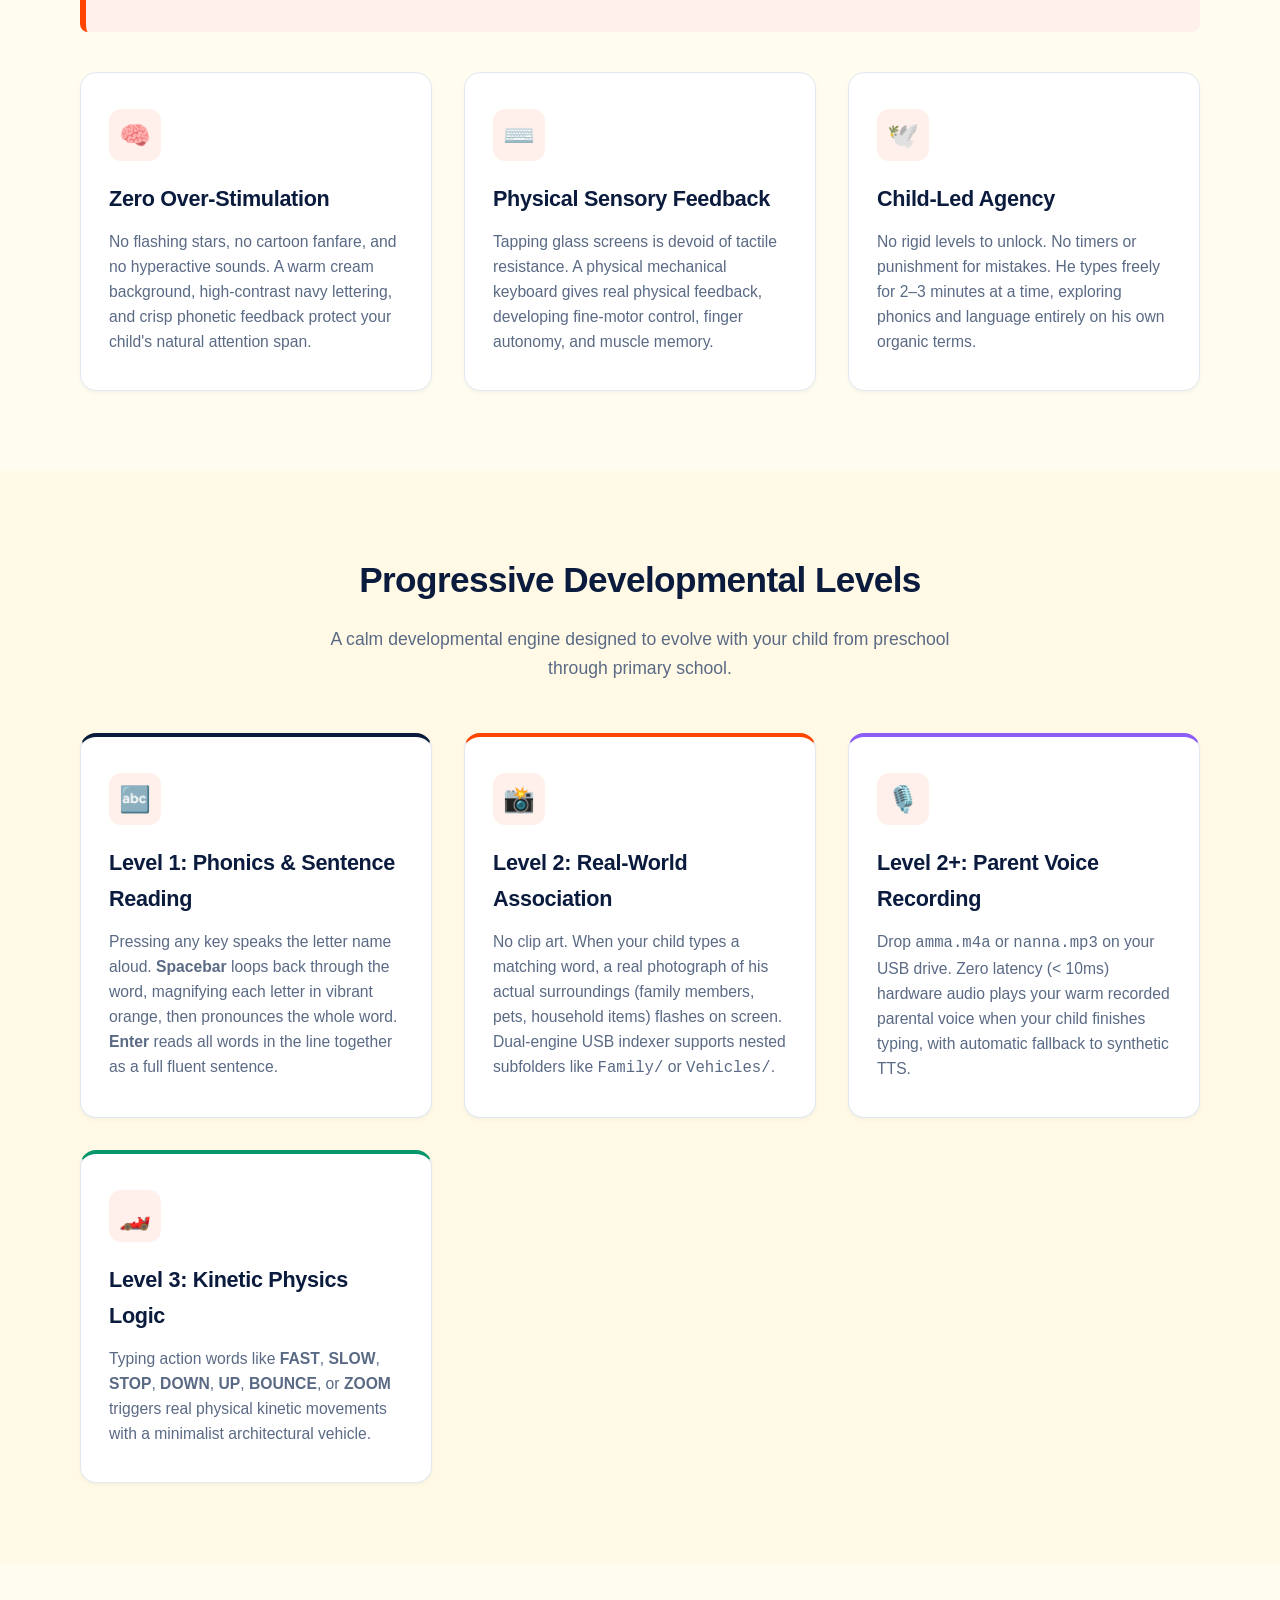
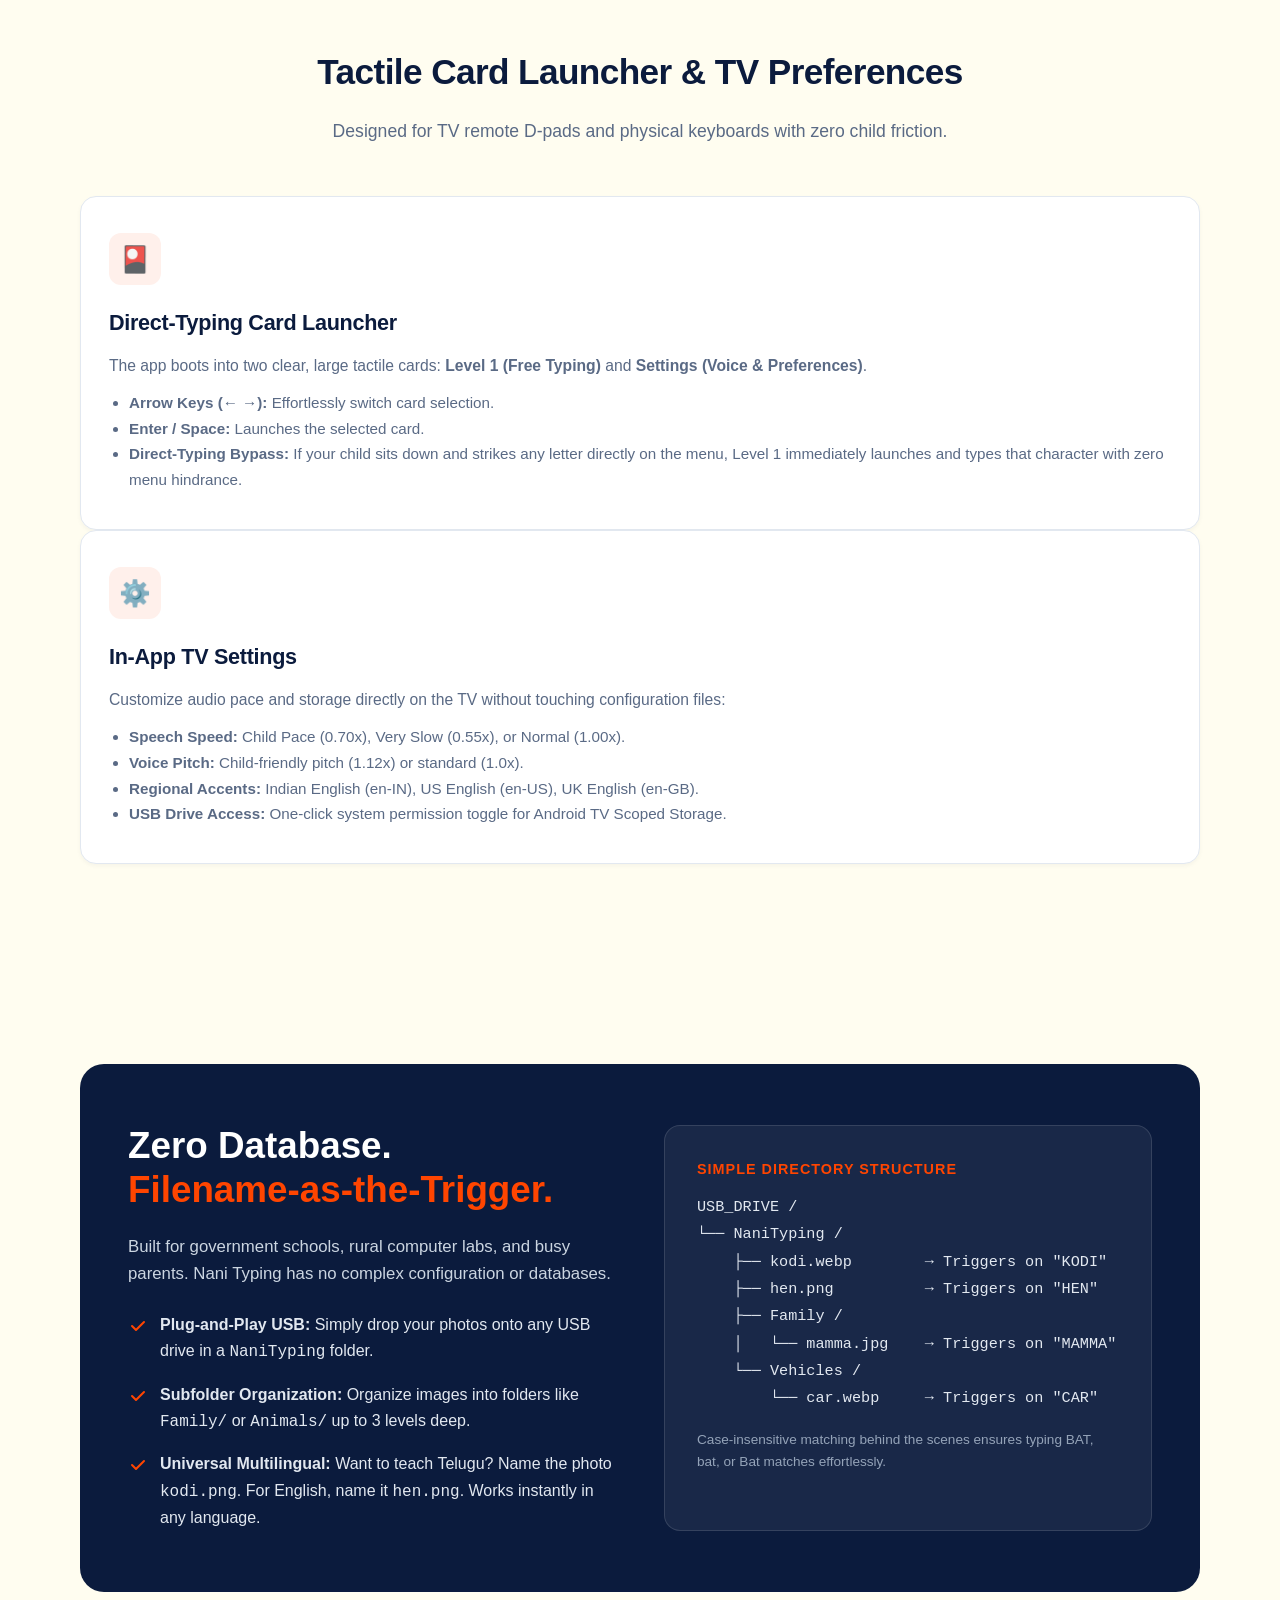
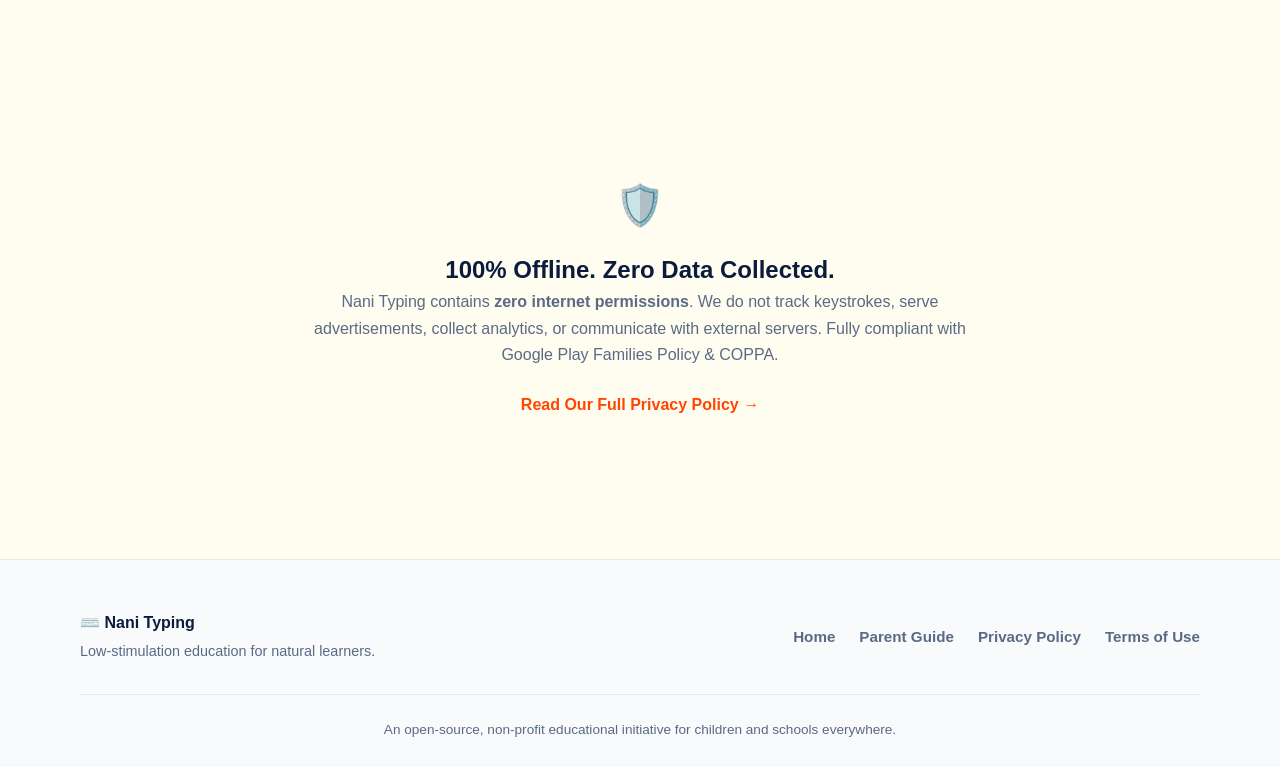
==== commit 66b9f133: "feat: Add zero-latency custom parent voice recording engine (Level 2+) - Implement SoundManager with" ====
--- a/docs/index.html
+++ b/docs/index.html
@@ -106,12 +106,12 @@
     </div>
   </section>
 
-  <!-- The 3 Progressive Levels -->
+  <!-- Progressive Learning Levels -->
   <section id="features" style="background: #FFF9E6;">
     <div class="container">
       <div class="section-head">
-        <h2>The 3 Progressive Levels</h2>
-        <p>A developmental engine designed to evolve with your child from preschool through primary school.</p>
+        <h2>Progressive Developmental Levels</h2>
+        <p>A calm developmental engine designed to evolve with your child from preschool through primary school.</p>
       </div>
 
       <div class="grid-3">
@@ -127,7 +127,15 @@
           <div class="card-icon">📸</div>
           <h3>Level 2: Real-World Association</h3>
           <p>
-            No clip art. When your child types a matching word, a real photograph of his actual surroundings (family members, pets, household items) flashes on screen. Dual-engine USB indexer supports subfolders like <code>Family/</code> or <code>Vehicles/</code>.
+            No clip art. When your child types a matching word, a real photograph of his actual surroundings (family members, pets, household items) flashes on screen. Dual-engine USB indexer supports nested subfolders like <code>Family/</code> or <code>Vehicles/</code>.
+          </p>
+        </div>
+
+        <div class="card" style="border-top: 4px solid #8B5CF6;">
+          <div class="card-icon">🎙️</div>
+          <h3>Level 2+: Parent Voice Recording</h3>
+          <p>
+            Drop <code>amma.m4a</code> or <code>nanna.mp3</code> on your USB drive. Zero latency (&lt; 10ms) hardware audio plays your warm recorded parental voice when your child finishes typing, with automatic fallback to synthetic TTS.
           </p>
         </div>
 
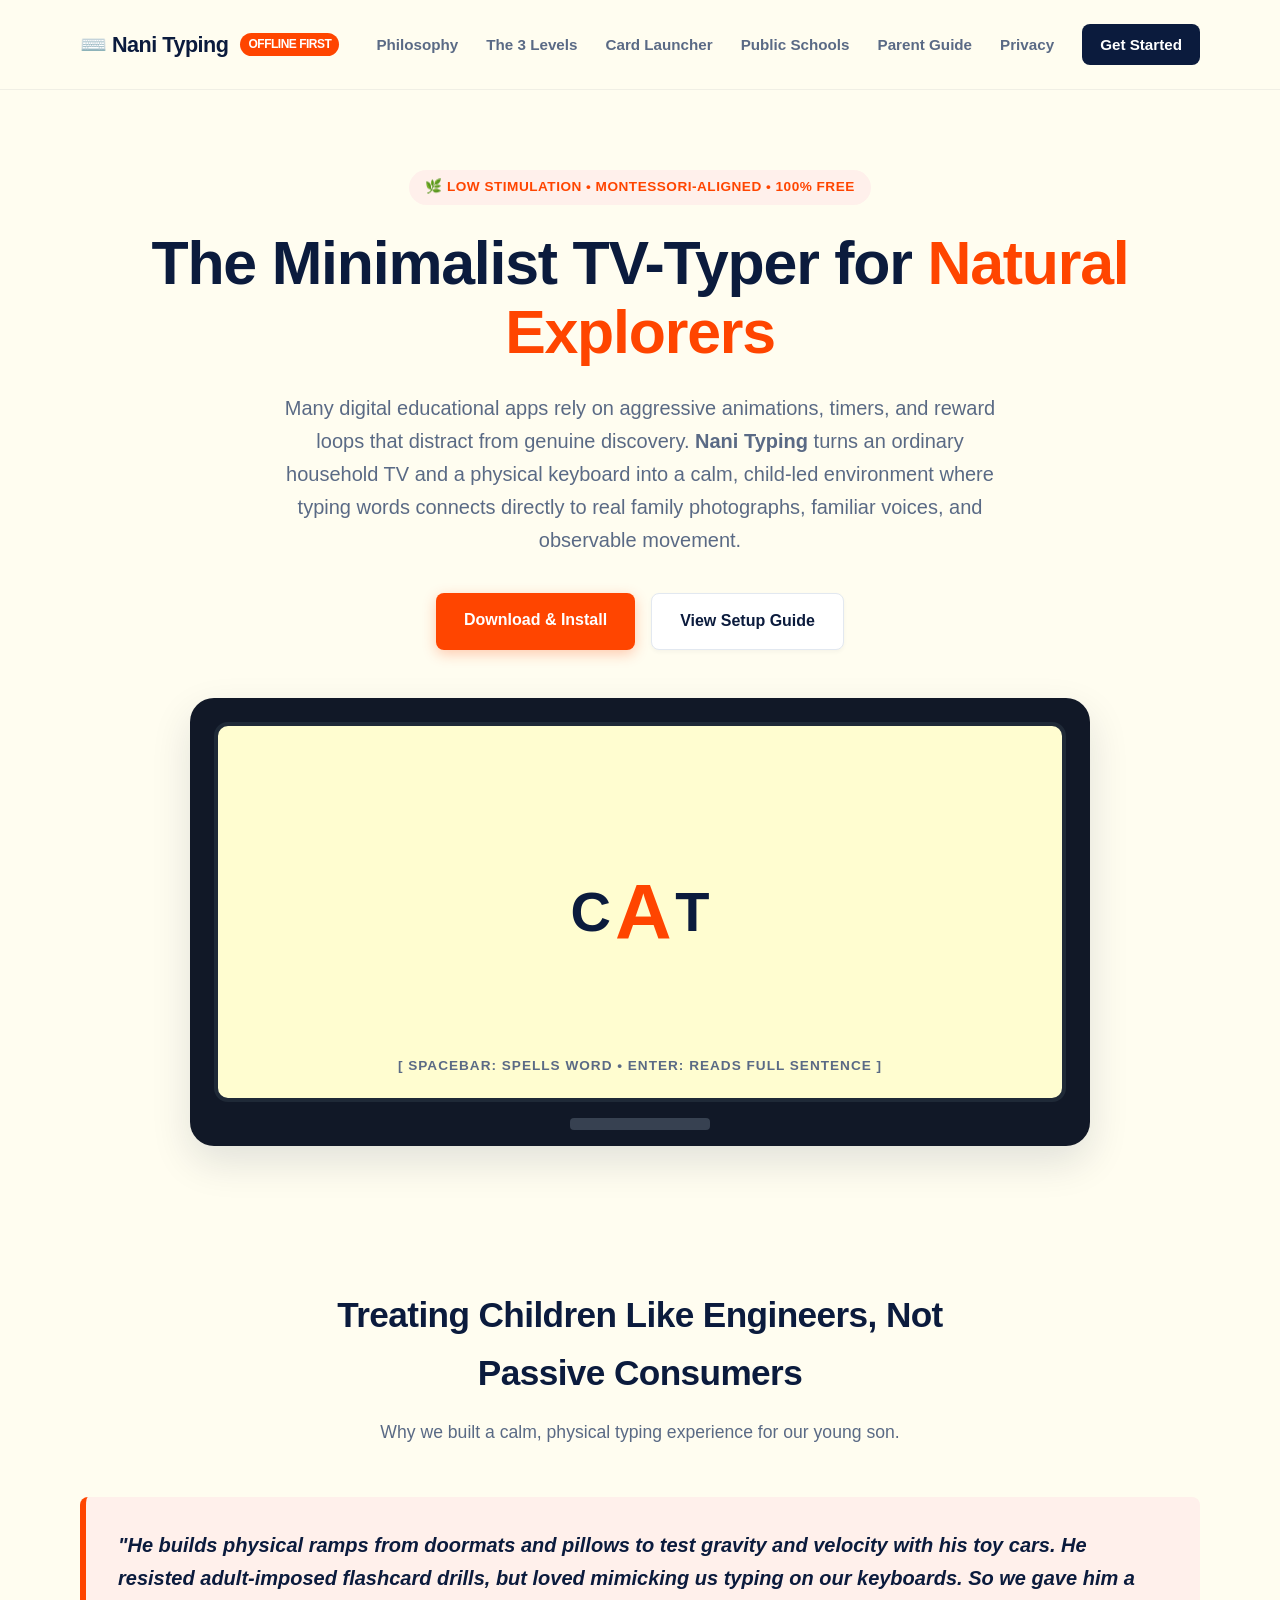
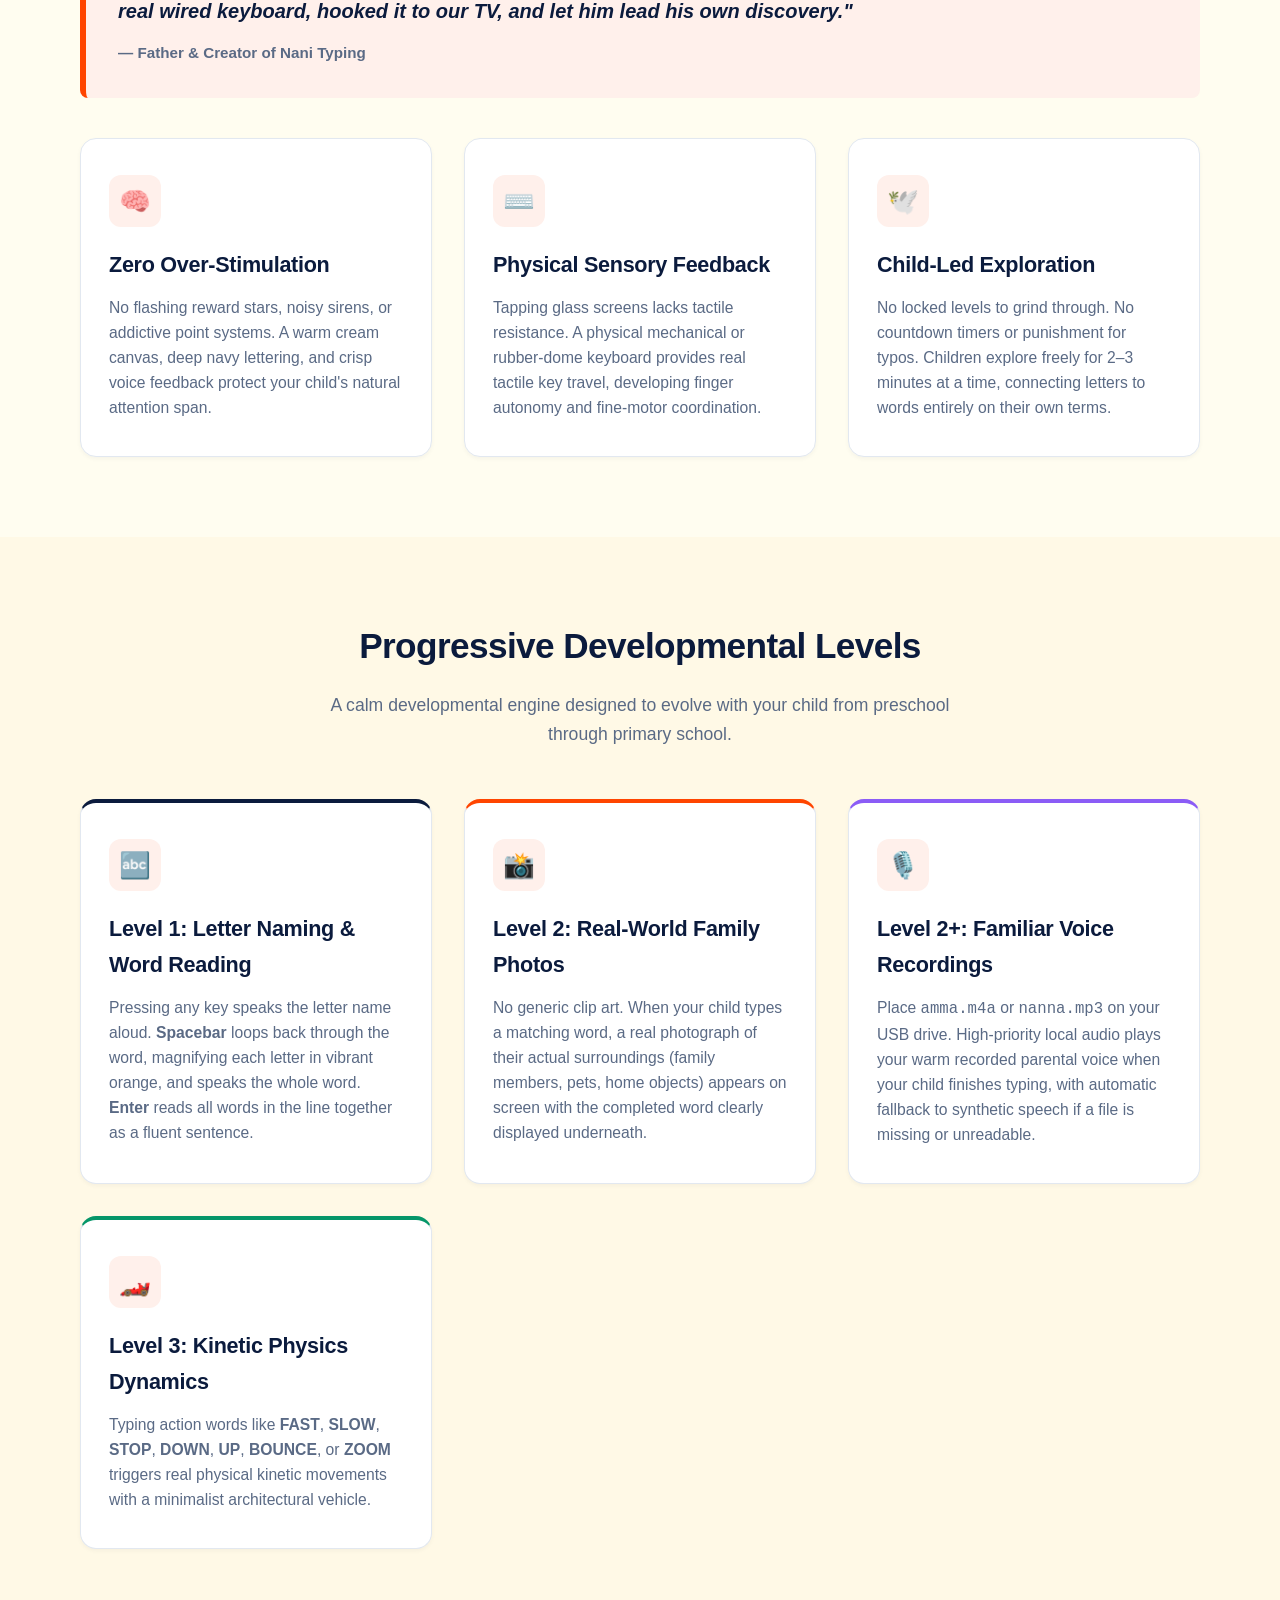
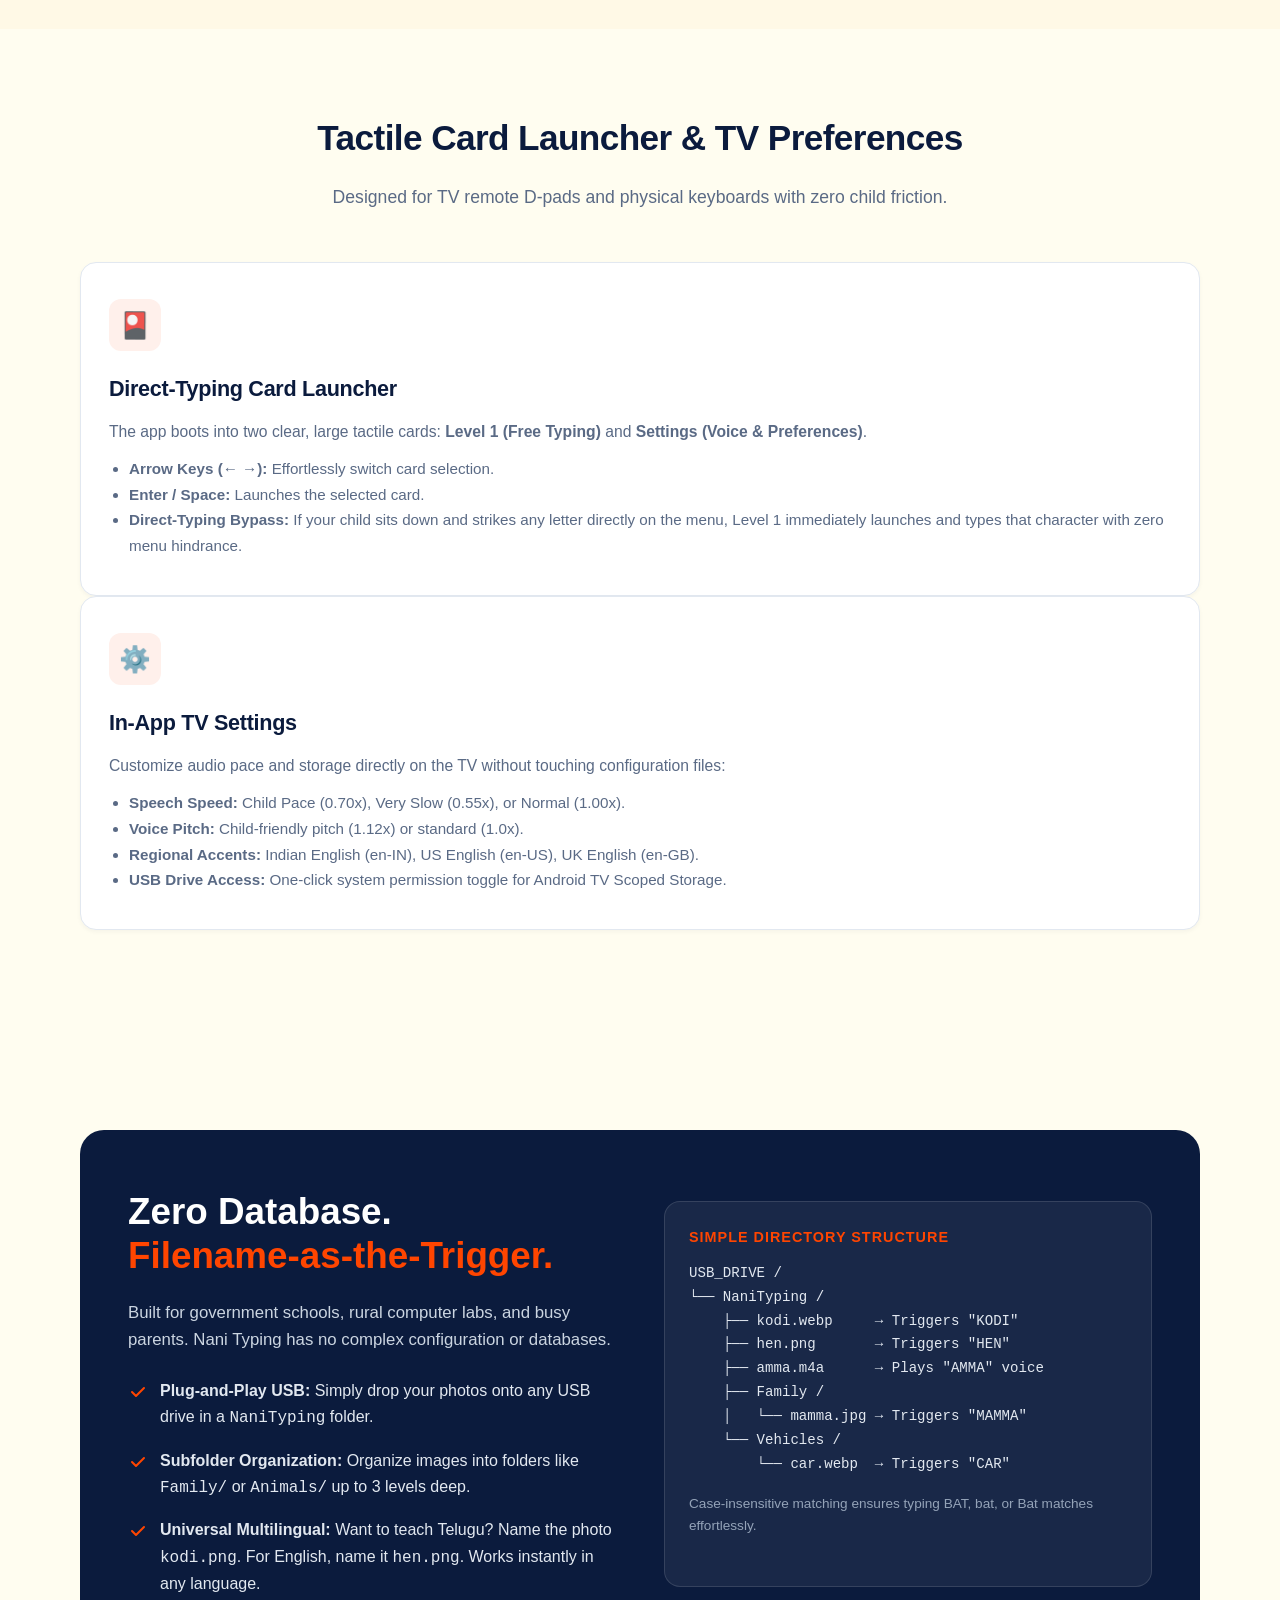
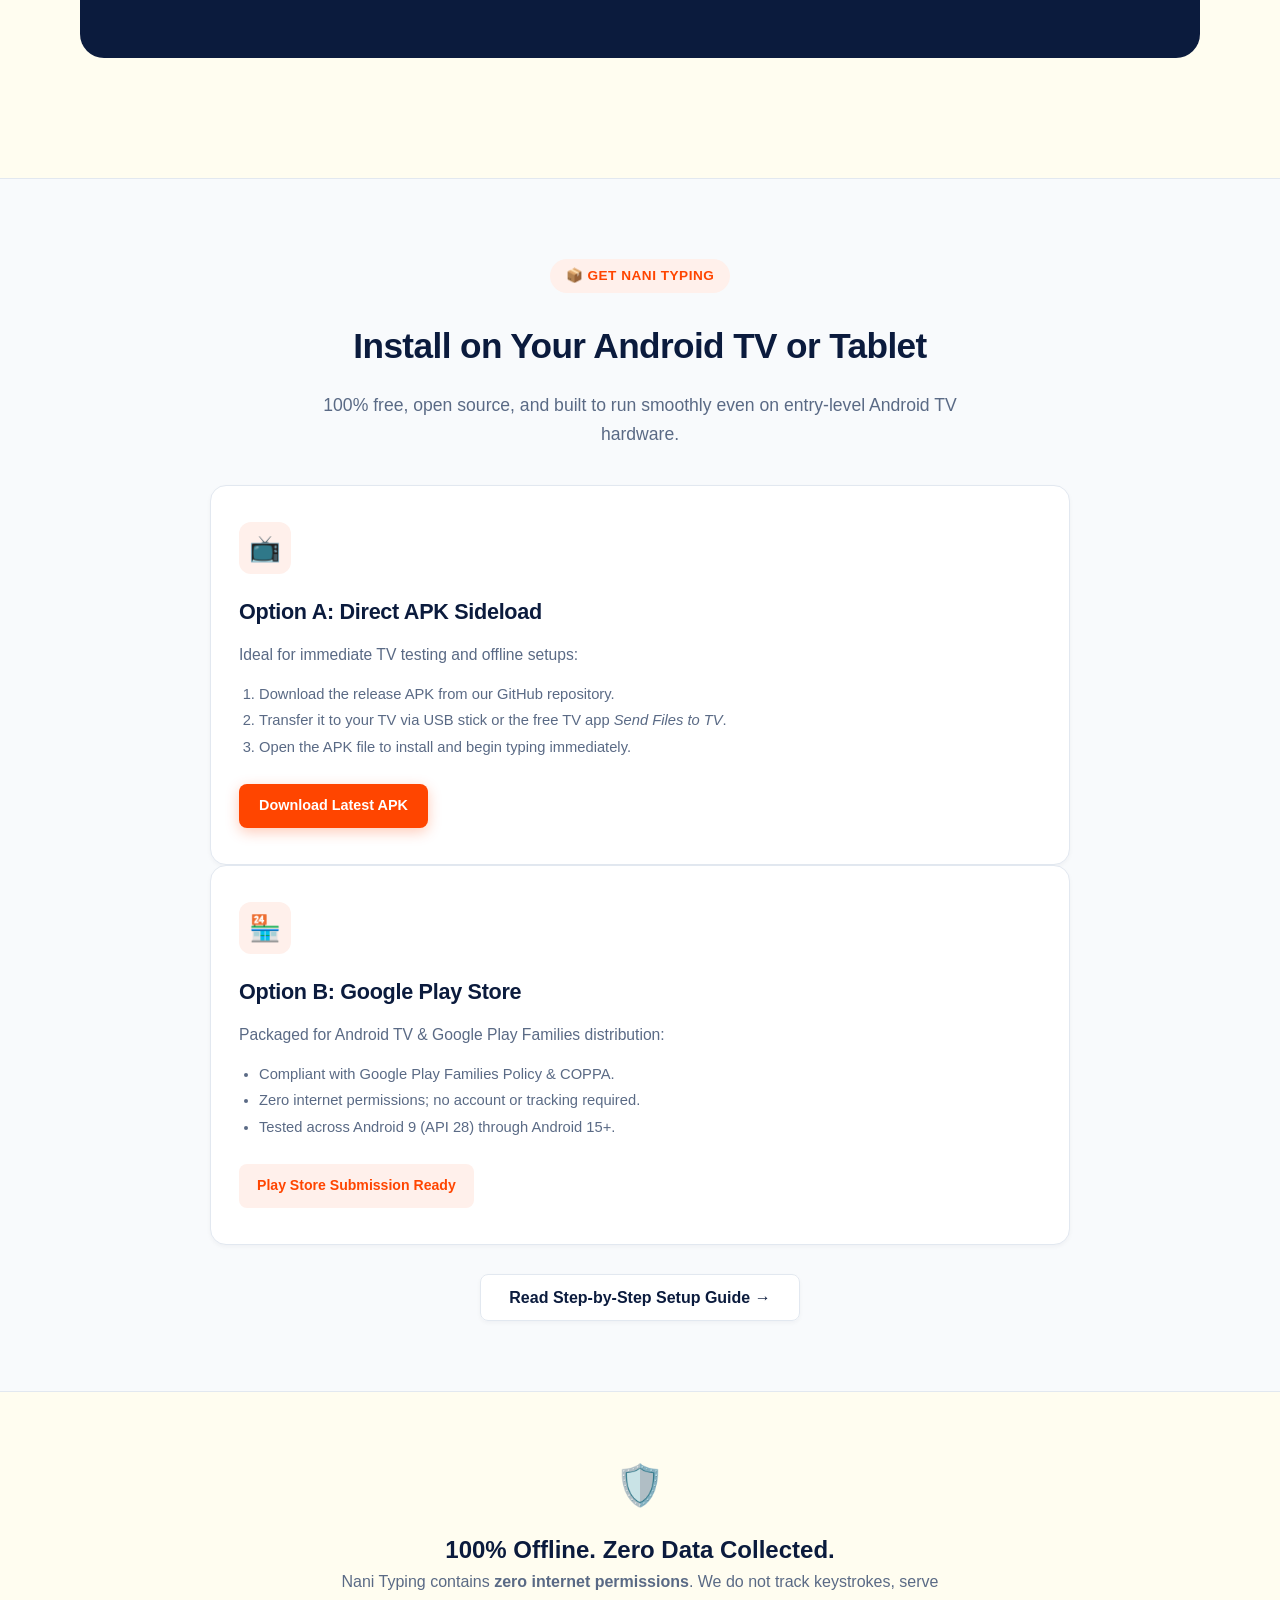
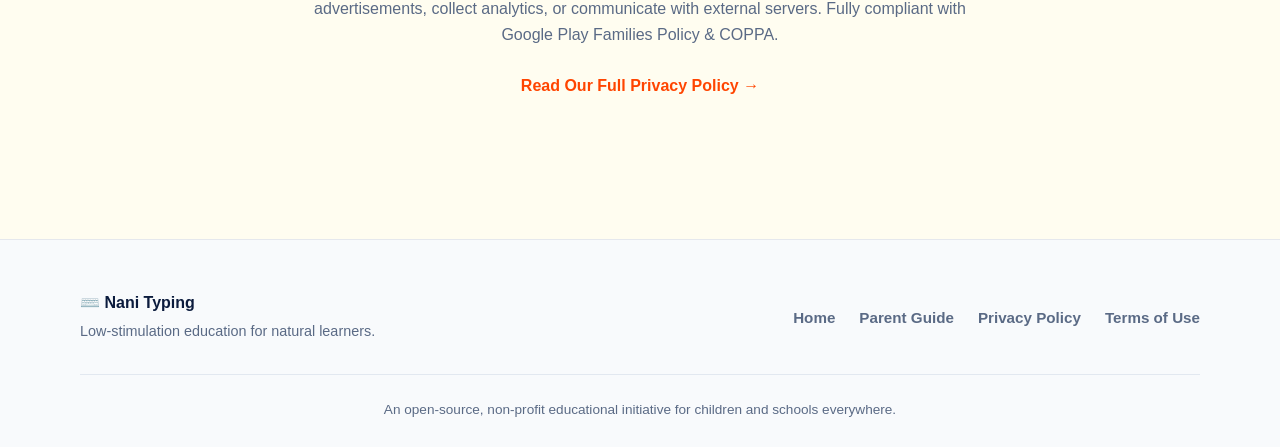
==== commit d2e2aea0: "feat: fortify app resilience, Play Store Families compliance, and mobile responsive website" ====
--- a/docs/index.html
+++ b/docs/index.html
@@ -34,13 +34,13 @@
       <div class="hero-pill">🌿 Low Stimulation • Montessori-Aligned • 100% Free</div>
       <h1>The Minimalist TV-Typer for <span class="highlight">Natural Explorers</span></h1>
       <p class="lead">
-        Commercial educational apps are over-stimulating, cartoon-choked dopamine traps. 
-        <strong>Nani Typing</strong> turns an ordinary household TV and a wired keyboard into a pure, calm, child-led phonetic learning workstation.
+        Many digital educational apps rely on aggressive animations, timers, and reward loops that distract from genuine discovery. 
+        <strong>Nani Typing</strong> turns an ordinary household TV and a physical keyboard into a calm, child-led environment where typing words connects directly to real family photographs, familiar voices, and observable movement.
       </p>
 
       <div class="hero-actions">
-        <a href="guide.html" class="btn-primary">View Setup Guide</a>
-        <a href="#philosophy" class="btn-secondary">Read Our Philosophy</a>
+        <a href="#download" class="btn-primary">Download & Install</a>
+        <a href="guide.html" class="btn-secondary">View Setup Guide</a>
       </div>
 
       <!-- TV Mockup Stage -->
@@ -66,14 +66,14 @@
     <div class="container">
       <div class="section-head">
         <h2>Treating Children Like Engineers, Not Passive Consumers</h2>
-        <p>Why we completely rejected standard educational apps for our LKG son.</p>
+        <p>Why we built a calm, physical typing experience for our young son.</p>
       </div>
 
       <div class="quote-box">
         <p>
-          "He builds complex physical ramps from doormats and pillows to test gravity and velocity with his toy cars. 
-          He hated sitting still for adult-imposed flashcards, but loved mimicking us typing on our laptops. 
-          So we gave him a real wired keyboard, hooked it to our TV, and let him lead."
+          "He builds physical ramps from doormats and pillows to test gravity and velocity with his toy cars. 
+          He resisted adult-imposed flashcard drills, but loved mimicking us typing on our keyboards. 
+          So we gave him a real wired keyboard, hooked it to our TV, and let him lead his own discovery."
         </p>
         <cite>— Father & Creator of Nani Typing</cite>
       </div>
@@ -83,7 +83,7 @@
           <div class="card-icon">🧠</div>
           <h3>Zero Over-Stimulation</h3>
           <p>
-            No flashing stars, no cartoon fanfare, and no hyperactive sounds. A warm cream background, high-contrast navy lettering, and crisp phonetic feedback protect your child's natural attention span.
+            No flashing reward stars, noisy sirens, or addictive point systems. A warm cream canvas, deep navy lettering, and crisp voice feedback protect your child's natural attention span.
           </p>
         </div>
 
@@ -91,15 +91,15 @@
           <div class="card-icon">⌨️</div>
           <h3>Physical Sensory Feedback</h3>
           <p>
-            Tapping glass screens is devoid of tactile resistance. A physical mechanical keyboard gives real physical feedback, developing fine-motor control, finger autonomy, and muscle memory.
+            Tapping glass screens lacks tactile resistance. A physical mechanical or rubber-dome keyboard provides real tactile key travel, developing finger autonomy and fine-motor coordination.
           </p>
         </div>
 
         <div class="card">
           <div class="card-icon">🕊️</div>
-          <h3>Child-Led Agency</h3>
-          <p>
-            No rigid levels to unlock. No timers or punishment for mistakes. He types freely for 2–3 minutes at a time, exploring phonics and language entirely on his own organic terms.
+          <h3>Child-Led Exploration</h3>
+          <p>
+            No locked levels to grind through. No countdown timers or punishment for typos. Children explore freely for 2–3 minutes at a time, connecting letters to words entirely on their own terms.
           </p>
         </div>
       </div>
@@ -117,31 +117,31 @@
       <div class="grid-3">
         <div class="card" style="border-top: 4px solid var(--text-navy);">
           <div class="card-icon">🔤</div>
-          <h3>Level 1: Phonics & Sentence Reading</h3>
-          <p>
-            Pressing any key speaks the letter name aloud. <strong>Spacebar</strong> loops back through the word, magnifying each letter in vibrant orange, then pronounces the whole word. <strong>Enter</strong> reads all words in the line together as a full fluent sentence.
+          <h3>Level 1: Letter Naming & Word Reading</h3>
+          <p>
+            Pressing any key speaks the letter name aloud. <strong>Spacebar</strong> loops back through the word, magnifying each letter in vibrant orange, and speaks the whole word. <strong>Enter</strong> reads all words in the line together as a fluent sentence.
           </p>
         </div>
 
         <div class="card" style="border-top: 4px solid var(--accent-orange);">
           <div class="card-icon">📸</div>
-          <h3>Level 2: Real-World Association</h3>
-          <p>
-            No clip art. When your child types a matching word, a real photograph of his actual surroundings (family members, pets, household items) flashes on screen. Dual-engine USB indexer supports nested subfolders like <code>Family/</code> or <code>Vehicles/</code>.
+          <h3>Level 2: Real-World Family Photos</h3>
+          <p>
+            No generic clip art. When your child types a matching word, a real photograph of their actual surroundings (family members, pets, home objects) appears on screen with the completed word clearly displayed underneath.
           </p>
         </div>
 
         <div class="card" style="border-top: 4px solid #8B5CF6;">
           <div class="card-icon">🎙️</div>
-          <h3>Level 2+: Parent Voice Recording</h3>
-          <p>
-            Drop <code>amma.m4a</code> or <code>nanna.mp3</code> on your USB drive. Zero latency (&lt; 10ms) hardware audio plays your warm recorded parental voice when your child finishes typing, with automatic fallback to synthetic TTS.
+          <h3>Level 2+: Familiar Voice Recordings</h3>
+          <p>
+            Place <code>amma.m4a</code> or <code>nanna.mp3</code> on your USB drive. High-priority local audio plays your warm recorded parental voice when your child finishes typing, with automatic fallback to synthetic speech if a file is missing or unreadable.
           </p>
         </div>
 
         <div class="card" style="border-top: 4px solid #059669;">
           <div class="card-icon">🏎️</div>
-          <h3>Level 3: Kinetic Physics Logic</h3>
+          <h3>Level 3: Kinetic Physics Dynamics</h3>
           <p>
             Typing action words like <strong>FAST</strong>, <strong>SLOW</strong>, <strong>STOP</strong>, <strong>DOWN</strong>, <strong>UP</strong>, <strong>BOUNCE</strong>, or <strong>ZOOM</strong> triggers real physical kinetic movements with a minimalist architectural vehicle.
           </p>
@@ -213,21 +213,69 @@
             </li>
           </ul>
         </div>
-        <div style="background: rgba(255,255,255,0.06); padding: 32px; border-radius: 16px; border: 1px solid rgba(255,255,255,0.12);">
+        <div style="background: rgba(255,255,255,0.06); padding: 24px; border-radius: 16px; border: 1px solid rgba(255,255,255,0.12); max-width: 100%; overflow: hidden;">
           <h4 style="color: var(--accent-orange); font-size: 0.9rem; text-transform: uppercase; margin-bottom: 12px; letter-spacing: 1px;">Simple Directory Structure</h4>
-          <pre style="color: #E2E8F0; font-family: monospace; font-size: 0.95rem; line-height: 1.8;">
+          <pre style="color: #E2E8F0; font-family: monospace; font-size: 0.88rem; line-height: 1.7; overflow-x: auto; white-space: pre-wrap; word-break: break-word;">
 USB_DRIVE /
 └── NaniTyping /
-    ├── kodi.webp        → Triggers on "KODI"
-    ├── hen.png          → Triggers on "HEN"
+    ├── kodi.webp     → Triggers "KODI"
+    ├── hen.png       → Triggers "HEN"
+    ├── amma.m4a      → Plays "AMMA" voice
     ├── Family /
-    │   └── mamma.jpg    → Triggers on "MAMMA"
+    │   └── mamma.jpg → Triggers "MAMMA"
     └── Vehicles /
-        └── car.webp     → Triggers on "CAR"</pre>
+        └── car.webp  → Triggers "CAR"</pre>
           <p style="font-size: 0.85rem; color: #94A3B8; margin-top: 16px;">
-            Case-insensitive matching behind the scenes ensures typing BAT, bat, or Bat matches effortlessly.
-          </p>
-        </div>
+            Case-insensitive matching ensures typing BAT, bat, or Bat matches effortlessly.
+          </p>
+        </div>
+      </div>
+    </div>
+  </section>
+
+  <!-- Download & Installation Section -->
+  <section id="download" style="background: #F8FAFC; border-top: 1px solid var(--border-subtle); border-bottom: 1px solid var(--border-subtle);">
+    <div class="container" style="max-width: 860px;">
+      <div class="section-head" style="margin-bottom: 36px;">
+        <div class="hero-pill">📦 Get Nani Typing</div>
+        <h2>Install on Your Android TV or Tablet</h2>
+        <p>100% free, open source, and built to run smoothly even on entry-level Android TV hardware.</p>
+      </div>
+
+      <div class="grid-2" style="text-align: left; margin-bottom: 40px;">
+        <div class="card">
+          <div class="card-icon">📺</div>
+          <h3>Option A: Direct APK Sideload</h3>
+          <p style="margin-bottom: 14px;">Ideal for immediate TV testing and offline setups:</p>
+          <ol style="padding-left: 20px; font-size: 0.92rem; color: var(--text-muted); line-height: 1.8;">
+            <li>Download the release APK from our GitHub repository.</li>
+            <li>Transfer it to your TV via USB stick or the free TV app <em>Send Files to TV</em>.</li>
+            <li>Open the APK file to install and begin typing immediately.</li>
+          </ol>
+          <div style="margin-top: 24px;">
+            <a href="https://github.com/anilkumarkatam/Nanitying1/releases" class="btn-primary" style="display: inline-block; font-size: 0.9rem; padding: 10px 20px;">Download Latest APK</a>
+          </div>
+        </div>
+
+        <div class="card">
+          <div class="card-icon">🏪</div>
+          <h3>Option B: Google Play Store</h3>
+          <p style="margin-bottom: 14px;">Packaged for Android TV & Google Play Families distribution:</p>
+          <ul style="padding-left: 20px; font-size: 0.92rem; color: var(--text-muted); line-height: 1.8;">
+            <li>Compliant with Google Play Families Policy & COPPA.</li>
+            <li>Zero internet permissions; no account or tracking required.</li>
+            <li>Tested across Android 9 (API 28) through Android 15+.</li>
+          </ul>
+          <div style="margin-top: 24px;">
+            <span style="display: inline-block; padding: 10px 18px; background: var(--accent-orange-soft); color: var(--accent-orange); border-radius: var(--radius-sm); font-weight: 700; font-size: 0.88rem;">
+              Play Store Submission Ready
+            </span>
+          </div>
+        </div>
+      </div>
+
+      <div style="text-align: center;">
+        <a href="guide.html" class="btn-secondary">Read Step-by-Step Setup Guide &rarr;</a>
       </div>
     </div>
   </section>
--- a/docs/styles.css
+++ b/docs/styles.css
@@ -28,12 +28,28 @@
   padding: 0;
 }
 
+html, body {
+  width: 100%;
+  max-width: 100vw;
+  overflow-x: hidden;
+}
+
 body {
   font-family: var(--font-sans);
   background-color: var(--bg-cream);
   color: var(--text-navy);
   line-height: 1.65;
   -webkit-font-smoothing: antialiased;
+}
+
+pre, code {
+  max-width: 100%;
+  overflow-x: auto;
+}
+
+pre {
+  white-space: pre-wrap;
+  word-break: break-word;
 }
 
 /* Container */
@@ -509,8 +525,111 @@
   .arch-box {
     grid-template-columns: 1fr;
     padding: 36px 24px;
+    gap: 32px;
   }
   .tv-screen {
     height: 280px;
   }
 }
+
+@media (max-width: 768px) {
+  .nav-wrap {
+    flex-direction: column;
+    gap: 16px;
+    align-items: center;
+    text-align: center;
+  }
+  nav.main-nav {
+    flex-wrap: wrap;
+    justify-content: center;
+    gap: 12px 18px;
+  }
+  .hero {
+    padding: 50px 0 40px;
+  }
+  .hero-actions {
+    flex-direction: column;
+    align-items: stretch;
+    max-width: 320px;
+    margin: 0 auto 36px;
+  }
+  .grid-3, .grid-2 {
+    grid-template-columns: 1fr;
+  }
+}
+
+@media (max-width: 480px) {
+  header.site-header {
+    padding: 16px 0;
+  }
+  .brand {
+    font-size: 1.15rem;
+    flex-direction: column;
+    gap: 6px;
+  }
+  nav.main-nav {
+    gap: 8px 12px;
+    font-size: 0.85rem;
+  }
+  .hero-pill {
+    font-size: 0.75rem;
+    padding: 4px 12px;
+  }
+  .hero h1 {
+    font-size: 1.85rem;
+    letter-spacing: -0.5px;
+  }
+  .hero p.lead {
+    font-size: 1.05rem;
+  }
+  .tv-stage {
+    padding: 16px 12px 12px;
+  }
+  .tv-screen {
+    height: 200px;
+  }
+  .screen-text {
+    font-size: 2rem;
+  }
+  .screen-photo-card {
+    padding: 10px;
+  }
+  .screen-photo-card img {
+    width: 120px;
+    height: 80px;
+  }
+  .arch-box {
+    padding: 24px 16px;
+    margin: 24px 0;
+  }
+  .arch-box h2 {
+    font-size: 1.7rem;
+  }
+  .card {
+    padding: 24px 18px;
+  }
+  .quote-box {
+    padding: 20px;
+  }
+  .quote-box p {
+    font-size: 1.05rem;
+  }
+  .legal-content {
+    padding: 28px 16px;
+    margin: 30px auto;
+  }
+  .legal-content h1 {
+    font-size: 1.8rem;
+  }
+  .footer-wrap {
+    flex-direction: column;
+    text-align: center;
+    gap: 16px;
+  }
+  .footer-links {
+    flex-wrap: wrap;
+    justify-content: center;
+    gap: 12px;
+  }
+}
+
